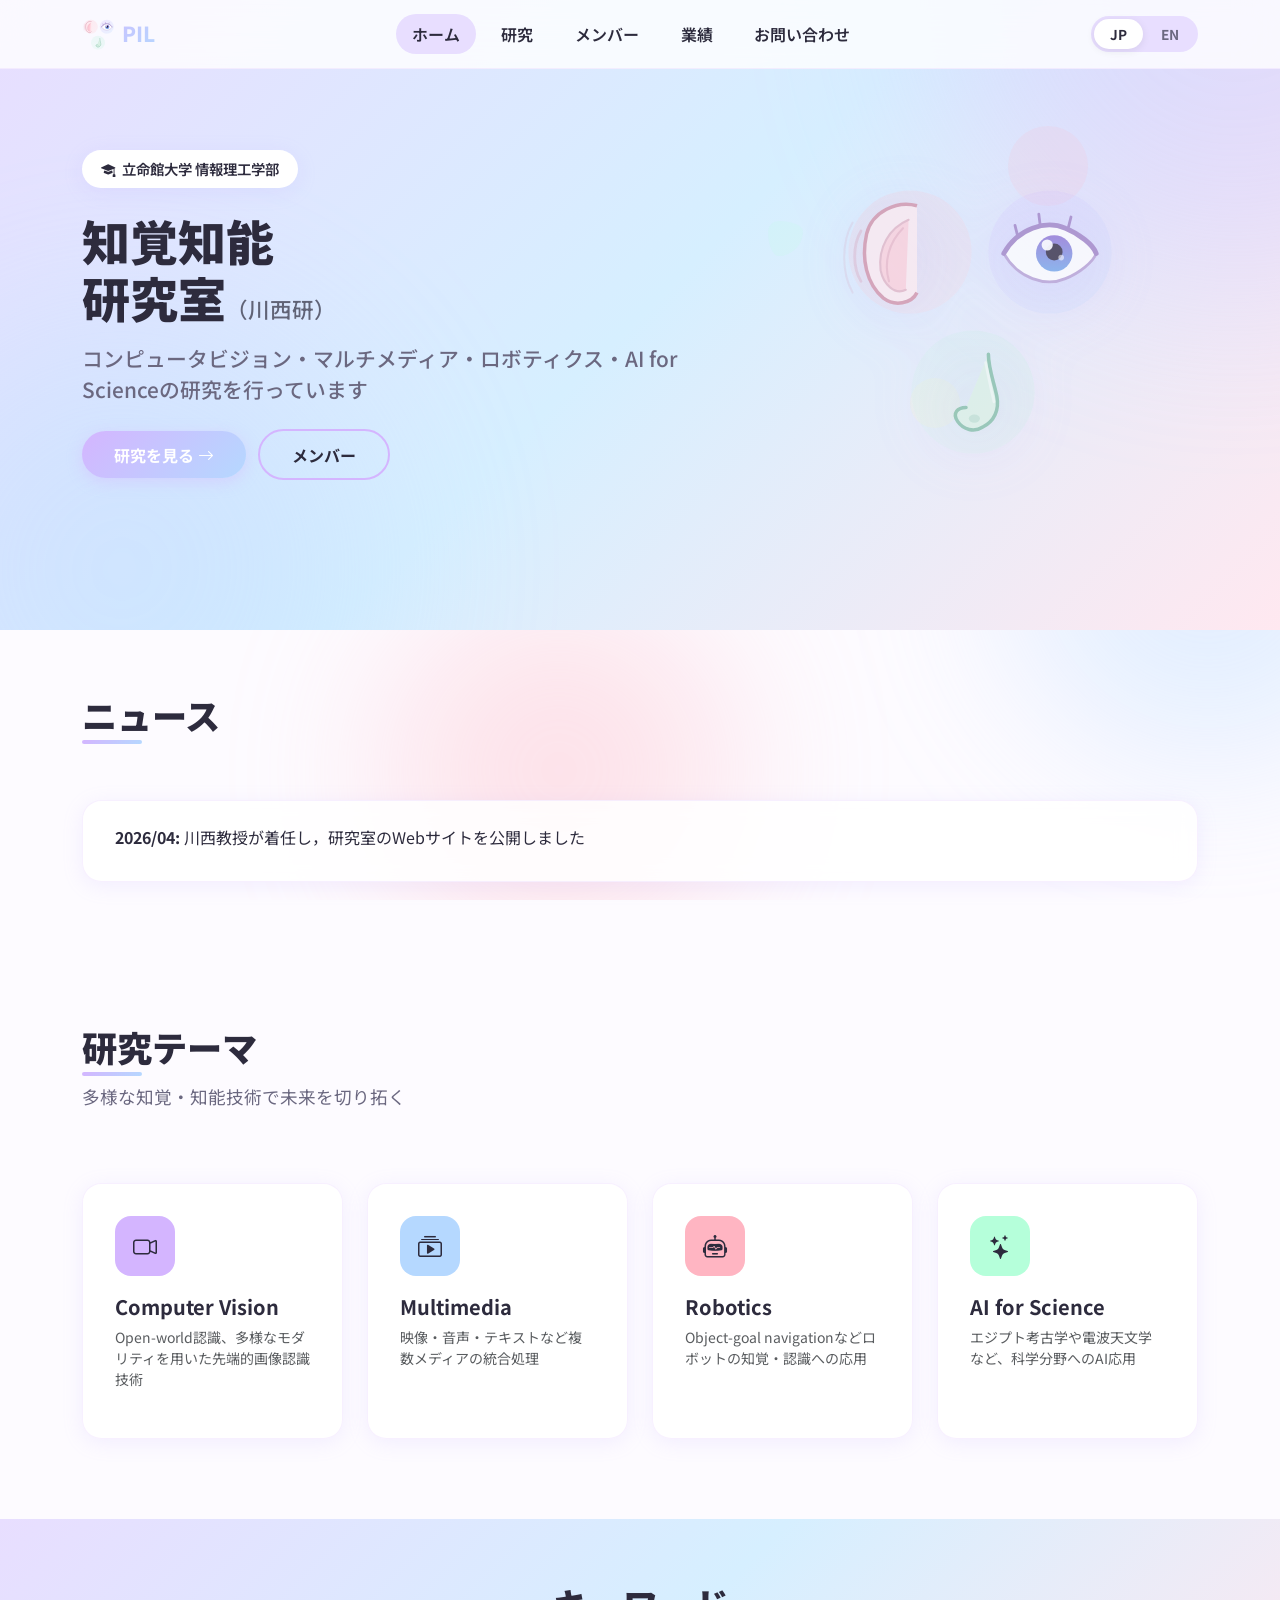
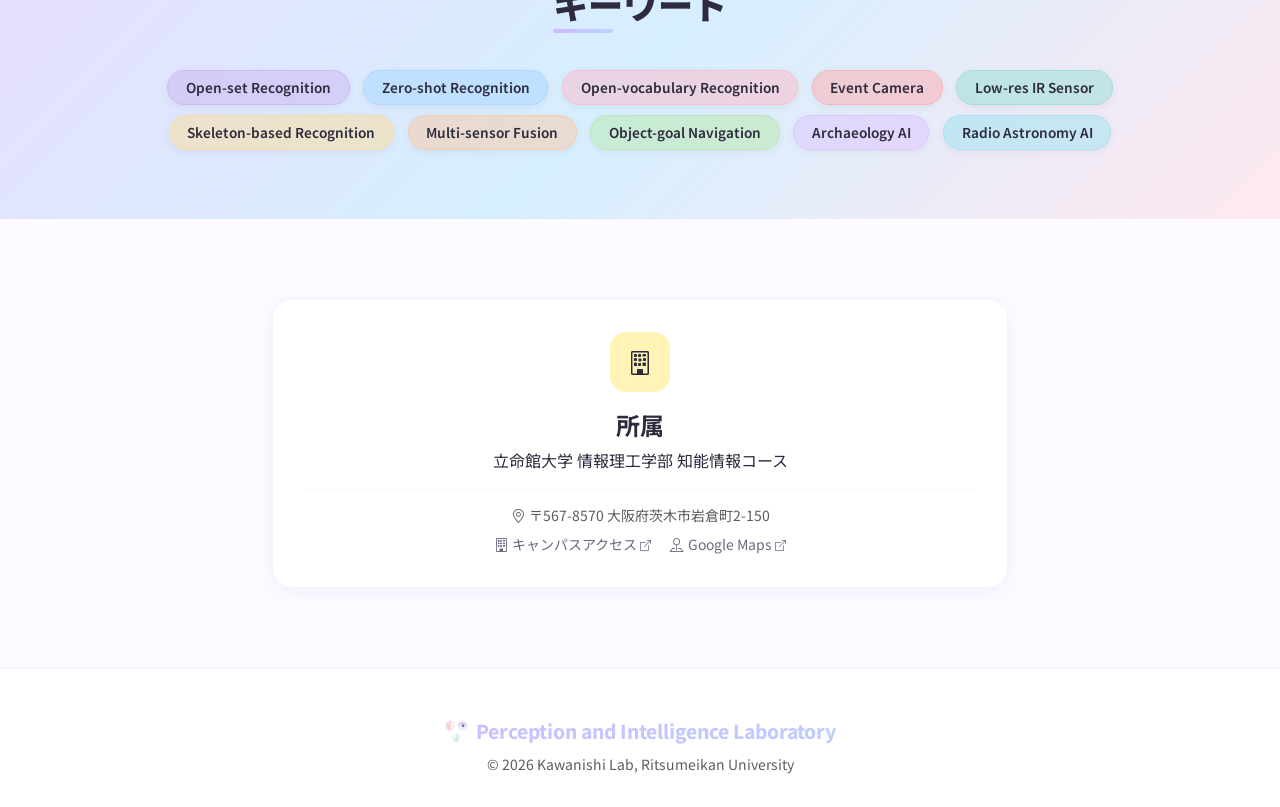
==== index.html @ ad6bddb7 "edit" ====
<!DOCTYPE html>
<html lang="ja">
  <head>
  <!-- Google tag (gtag.js) -->
  <script async src="https://www.googletagmanager.com/gtag/js?id=G-3G09NXXC9T"></script>
  <script>
    window.dataLayer = window.dataLayer || [];
    function gtag(){dataLayer.push(arguments);}
    gtag('js', new Date());
  
    gtag('config', 'G-3G09NXXC9T');
  </script>
  <meta charset="UTF-8">
  <meta name="viewport" content="width=device-width, initial-scale=1.0">
  <title>知覚知能研究室 - 立命館大学</title>
  <meta name="description" content="立命館大学 情報理工学部 知覚知能研究室（川西研究室）- Computer Vision, Multimedia, Robotics, AI for Science">
  <link href="https://cdn.jsdelivr.net/npm/bootstrap@5.3.3/dist/css/bootstrap.min.css" rel="stylesheet">
  <link href="https://cdn.jsdelivr.net/npm/bootstrap-icons@1.11.3/font/bootstrap-icons.css" rel="stylesheet">
  <link href="https://fonts.googleapis.com/css2?family=Inter:wght@400;500;600;700;800;900&family=Noto+Sans+JP:wght@400;500;600;700;800;900&display=swap" rel="stylesheet">
  <link href="css/style.css" rel="stylesheet">
</head>
<body>

  <!-- Background Blobs -->
  <div class="blob-bg">
    <div class="blob blob-1"></div>
    <div class="blob blob-2"></div>
    <div class="blob blob-3"></div>
  </div>

  <!-- Navbar -->
  <nav class="navbar navbar-expand-lg fixed-top">
    <div class="container">
      <a class="navbar-brand d-flex align-items-center" href="index.html">
        <img src="img/logo.svg" alt="PIL Logo" width="32" height="32" class="me-2">PIL
      </a>
      <button class="navbar-toggler border-0" type="button" data-bs-toggle="collapse" data-bs-target="#navMain">
        <span class="navbar-toggler-icon"></span>
      </button>
      <div class="collapse navbar-collapse" id="navMain">
        <ul class="navbar-nav mx-auto">
          <li class="nav-item"><a class="nav-link active" href="index.html" data-ja="ホーム" data-en="Home">ホーム</a></li>
          <li class="nav-item"><a class="nav-link" href="research.html" data-ja="研究" data-en="Research">研究</a></li>
          <li class="nav-item"><a class="nav-link" href="members.html" data-ja="メンバー" data-en="Members">メンバー</a></li>
          <li class="nav-item"><a class="nav-link" href="publications.html" data-ja="業績" data-en="Publications">業績</a></li>
          <li class="nav-item"><a class="nav-link" href="contact.html" data-ja="お問い合わせ" data-en="Contact">お問い合わせ</a></li>
        </ul>
        <div class="lang-toggle">
          <button class="btn active" data-lang="ja">JP</button>
          <button class="btn" data-lang="en">EN</button>
        </div>
      </div>
    </div>
  </nav>

  <!-- Hero Section -->
  <section class="hero-section">
    <div class="floating-shapes">
      <div class="shape shape-1"></div>
      <div class="shape shape-2"></div>
      <div class="shape shape-3"></div>
    </div>
    <div class="container">
      <div class="row align-items-center">
        <div class="col-lg-7 hero-content">
          <div class="hero-badge fade-in-up" data-lang-ja>
            <i class="bi bi-mortarboard-fill me-1"></i> <a href="https://www.ritsumei.ac.jp/" class="text-decoration-none" style="color: inherit;">立命館大学</a> <a href="https://www.ritsumei.ac.jp/ise/" class="text-decoration-none" style="color: inherit;">情報理工学部</a>
          </div>
          <div class="hero-badge fade-in-up" data-lang-en style="display:none">
            <i class="bi bi-mortarboard-fill me-1"></i> <a href="https://en.ritsumei.ac.jp/" class="text-decoration-none" style="color: inherit;">Ritsumeikan University</a>
          </div>
          <h1 class="hero-title fade-in-up delay-1" data-lang-ja>
            知覚知能<br>研究室<small style="font-size: 0.45em; font-weight: 500; opacity: 0.7;">（川西研）</small>
          </h1>
          <h1 class="hero-title fade-in-up delay-1" data-lang-en style="display:none">
            Perception &amp;<br>Intelligence Lab<small style="font-size: 0.45em; font-weight: 500; opacity: 0.7;"> (Kawanishi Lab)</small>
          </h1>
          <p class="hero-subtitle fade-in-up delay-2" data-lang-ja>
            コンピュータビジョン・マルチメディア・ロボティクス・AI for Scienceの研究を行っています
          </p>
          <p class="hero-subtitle fade-in-up delay-2" data-lang-en style="display:none">
            Exploring Computer Vision, Multimedia, Robotics, and AI for Science
          </p>
          <div class="mt-4 fade-in-up delay-3">
            <a href="research.html" class="btn btn-pop me-2">
              <span data-ja="研究を見る" data-en="Our Research">研究を見る</span> <i class="bi bi-arrow-right"></i>
            </a>
            <a href="members.html" class="btn btn-outline-pop">
              <span data-ja="メンバー" data-en="Members">メンバー</span>
            </a>
          </div>
        </div>
        <div class="col-lg-5 d-none d-lg-block fade-in-up delay-4">
          <div class="text-center">
            <img src="img/logo.svg" alt="PIL Logo" class="hero-logo-img" style="width: 280px; height: 280px; opacity: 0.7; filter: drop-shadow(0 8px 30px rgba(180,160,255,0.3));">
          </div>
        </div>
      </div>
    </div>
  </section>

  <!-- News -->
  <section class="section" style="padding: 4rem 0;">
    <div class="container">
      <h2 class="section-title fade-in-up" data-ja="ニュース" data-en="News">ニュース</h2>
      <p class="section-subtitle fade-in-up delay-1"></p>
      <div class="pop-card fade-in-up delay-2" style="padding: 1.5rem 2rem;">
        <ul class="list-unstyled mb-0" data-lang-ja>
          <li class="mb-2"><strong>2026/04:</strong> 川西教授が着任し，研究室のWebサイトを公開しました</li>
        </ul>
        <ul class="list-unstyled mb-0" data-lang-en style="display:none">
          <li class="mb-2"><strong>2026/04:</strong> Prof. Kawanishi joined Ritsumeikan University and the lab website was launched</li>
        </ul>
      </div>
    </div>
  </section>

  <!-- Research Themes Overview -->
  <section class="section">
    <div class="container">
      <h2 class="section-title fade-in-up" data-ja="研究テーマ" data-en="Research Themes">研究テーマ</h2>
      <p class="section-subtitle fade-in-up delay-1" data-lang-ja>多様な知覚・知能技術で未来を切り拓く</p>
      <p class="section-subtitle fade-in-up delay-1" data-lang-en style="display:none">Pioneering the future with diverse perception and intelligence technologies</p>

      <div class="row g-4 mt-2">
        <div class="col-md-6 col-lg-3 fade-in-up delay-2">
          <div class="pop-card">
            <div class="card-icon icon-purple"><i class="bi bi-camera-video"></i></div>
            <h5>Computer Vision</h5>
            <p class="text-muted small" data-lang-ja>Open-world認識、多様なモダリティを用いた先端的画像認識技術</p>
            <p class="text-muted small" data-lang-en style="display:none">Advanced image recognition with open-world recognition and diverse modalities</p>
          </div>
        </div>
        <div class="col-md-6 col-lg-3 fade-in-up delay-3">
          <div class="pop-card">
            <div class="card-icon icon-blue"><i class="bi bi-collection-play"></i></div>
            <h5>Multimedia</h5>
            <p class="text-muted small" data-lang-ja>映像・音声・テキストなど複数メディアの統合処理</p>
            <p class="text-muted small" data-lang-en style="display:none">Integrated processing of video, audio, text, and multiple media</p>
          </div>
        </div>
        <div class="col-md-6 col-lg-3 fade-in-up delay-4">
          <div class="pop-card">
            <div class="card-icon icon-pink"><i class="bi bi-robot"></i></div>
            <h5>Robotics</h5>
            <p class="text-muted small" data-lang-ja>Object-goal navigationなどロボットの知覚・認識への応用</p>
            <p class="text-muted small" data-lang-en style="display:none">Application to robot perception including object-goal navigation</p>
          </div>
        </div>
        <div class="col-md-6 col-lg-3 fade-in-up delay-5">
          <div class="pop-card">
            <div class="card-icon icon-mint"><i class="bi bi-stars"></i></div>
            <h5>AI for Science</h5>
            <p class="text-muted small" data-lang-ja>エジプト考古学や電波天文学など、科学分野へのAI応用</p>
            <p class="text-muted small" data-lang-en style="display:none">AI applications in Egyptian archaeology, radio astronomy, and more</p>
          </div>
        </div>
      </div>
    </div>
  </section>

  <!-- Keywords -->
  <section class="section" style="background: var(--gradient-hero); padding: 4rem 0;">
    <div class="container text-center">
      <h2 class="section-title fade-in-up" data-ja="キーワード" data-en="Keywords">キーワード</h2>
      <div class="mt-4 fade-in-up delay-1">
        <span class="keyword-tag kw-lavender">Open-set Recognition</span>
        <span class="keyword-tag kw-sky">Zero-shot Recognition</span>
        <span class="keyword-tag kw-rose">Open-vocabulary Recognition</span>
        <span class="keyword-tag kw-coral">Event Camera</span>
        <span class="keyword-tag kw-teal">Low-res IR Sensor</span>
        <span class="keyword-tag kw-honey">Skeleton-based Recognition</span>
        <span class="keyword-tag kw-peach">Multi-sensor Fusion</span>
        <span class="keyword-tag kw-lime">Object-goal Navigation</span>
        <span class="keyword-tag kw-lilac">Archaeology AI</span>
        <span class="keyword-tag kw-aqua">Radio Astronomy AI</span>
      </div>
    </div>
  </section>

  <!-- Affiliation -->
  <section class="section">
    <div class="container">
      <div class="row justify-content-center">
        <div class="col-lg-8">
          <div class="pop-card text-center fade-in-up">
            <div class="card-icon icon-yellow mx-auto"><i class="bi bi-building"></i></div>
            <h4 data-lang-ja>所属</h4>
            <h4 data-lang-en style="display:none">Affiliation</h4>
            <p class="mb-1" data-lang-ja><a href="https://www.ritsumei.ac.jp/" class="text-decoration-none" style="color: inherit;">立命館大学</a> <a href="https://www.ritsumei.ac.jp/ise/" class="text-decoration-none" style="color: inherit;">情報理工学部</a> <a href="https://www.ai.ise.ritsumei.ac.jp/" class="text-decoration-none" style="color: inherit;">知能情報コース</a></p>
            <p class="mb-1" data-lang-en style="display:none"><a href="https://www.ai.ise.ritsumei.ac.jp/" class="text-decoration-none" style="color: inherit;">Artificial and Natural Intelligence Course</a>,<br><a href="https://en.ritsumei.ac.jp/ise/" class="text-decoration-none" style="color: inherit;">College of Information Science and Engineering</a>, <a href="https://en.ritsumei.ac.jp/" class="text-decoration-none" style="color: inherit;">Ritsumeikan University</a></p>
            <hr class="my-3" style="border-color: var(--pastel-lavender);">
            <p class="text-muted small mb-2" data-lang-ja>
              <i class="bi bi-geo-alt me-1"></i>〒567-8570 大阪府茨木市岩倉町2-150
            </p>
            <p class="text-muted small mb-2" data-lang-en style="display:none">
              <i class="bi bi-geo-alt me-1"></i>2-150 Iwakura-cho, Ibaraki, Osaka, 567-8570, Japan
            </p>
            <p class="small mb-0">
              <a href="https://www.ritsumei.ac.jp/accessmap/oic/" target="_blank" class="text-decoration-none me-3" style="color: var(--text-muted);" data-lang-ja>
                <i class="bi bi-building me-1"></i>キャンパスアクセス <i class="bi bi-box-arrow-up-right" style="font-size: 0.8em;"></i>
              </a>
              <a href="https://en.ritsumei.ac.jp/access/" target="_blank" class="text-decoration-none me-3" style="color: var(--text-muted);" data-lang-en style="display:none">
                <i class="bi bi-building me-1"></i>Campus Access <i class="bi bi-box-arrow-up-right" style="font-size: 0.8em;"></i>
              </a>
              <a href="https://maps.app.goo.gl/bYF9d4JKR2aWMT3WA" target="_blank" class="text-decoration-none" style="color: var(--text-muted);">
                <i class="bi bi-pin-map me-1"></i>Google Maps <i class="bi bi-box-arrow-up-right" style="font-size: 0.8em;"></i>
              </a>
            </p>
          </div>
        </div>
      </div>
    </div>
  </section>

  <!-- Footer -->
  <footer class="footer">
    <div class="container text-center">
      <p class="footer-brand mb-2">
        <img src="img/logo.svg" alt="PIL" width="24" height="24" class="me-1" style="vertical-align: -4px;"> Perception and Intelligence Laboratory
      </p>
      <p class="text-muted small mb-0">&copy; 2026 Kawanishi Lab, Ritsumeikan University</p>
    </div>
  </footer>

  <script src="https://cdn.jsdelivr.net/npm/bootstrap@5.3.3/dist/js/bootstrap.bundle.min.js"></script>
  <script src="js/lang.js"></script>
</body>
</html>
---- css/style.css ----
/* ============================================
   Kawanishi Lab - Pastel Pop Theme
   ============================================ */

:root {
  --pastel-pink: #FFB5C2;
  --pastel-blue: #B5D8FF;
  --pastel-purple: #D4B5FF;
  --pastel-mint: #B5FFDA;
  --pastel-yellow: #FFF3B5;
  --pastel-orange: #FFD4B5;
  --pastel-lavender: #E8DEFF;
  --pastel-sky: #D6EFFF;
  --bg-light: #FDFBFF;
  --text-dark: #2D2B3D;
  --text-muted: #6B6880;
  --card-shadow: 0 4px 20px rgba(180, 160, 255, 0.15);
  --card-hover-shadow: 0 8px 32px rgba(180, 160, 255, 0.25);
  --gradient-hero: linear-gradient(135deg, #E8DEFF 0%, #D6EFFF 50%, #FFE8F0 100%);
  --gradient-accent: linear-gradient(135deg, #D4B5FF, #B5D8FF);
  --border-radius-lg: 1.2rem;
  --border-radius-md: 0.8rem;
}

/* Global */
body {
  font-family: 'Noto Sans JP', 'Inter', sans-serif;
  background-color: var(--bg-light);
  color: var(--text-dark);
  overflow-x: hidden;
}

h1, h2, h3, h4, h5, h6 {
  font-weight: 700;
}

/* Animated background blobs */
.blob-bg {
  position: fixed;
  top: 0; left: 0;
  width: 100%; height: 100%;
  z-index: -1;
  overflow: hidden;
  pointer-events: none;
}

.blob {
  position: absolute;
  border-radius: 50%;
  filter: blur(80px);
  opacity: 0.35;
  animation: blobFloat 20s ease-in-out infinite alternate;
}

.blob-1 {
  width: 500px; height: 500px;
  background: var(--pastel-purple);
  top: -10%; left: -5%;
  animation-delay: 0s;
}
.blob-2 {
  width: 400px; height: 400px;
  background: var(--pastel-blue);
  top: 40%; right: -10%;
  animation-delay: -5s;
}
.blob-3 {
  width: 350px; height: 350px;
  background: var(--pastel-pink);
  bottom: -5%; left: 30%;
  animation-delay: -10s;
}

@keyframes blobFloat {
  0%   { transform: translate(0, 0) scale(1); }
  33%  { transform: translate(30px, -30px) scale(1.05); }
  66%  { transform: translate(-20px, 20px) scale(0.95); }
  100% { transform: translate(10px, -10px) scale(1.02); }
}

/* Navbar */
.navbar {
  background: rgba(255, 255, 255, 0.8) !important;
  backdrop-filter: blur(20px);
  -webkit-backdrop-filter: blur(20px);
  border-bottom: 1px solid rgba(212, 181, 255, 0.2);
  padding: 0.8rem 0;
  transition: all 0.3s ease;
}

.navbar-brand {
  font-weight: 800;
  font-size: 1.3rem;
  background: var(--gradient-accent);
  -webkit-background-clip: text;
  -webkit-text-fill-color: transparent;
  background-clip: text;
}

.nav-link {
  font-weight: 600;
  color: var(--text-dark) !important;
  margin: 0 0.3rem;
  padding: 0.5rem 1rem !important;
  border-radius: 2rem;
  transition: all 0.3s ease;
  position: relative;
}

.nav-link:hover,
.nav-link.active {
  background: var(--pastel-lavender);
  color: var(--text-dark) !important;
}

/* Language Toggle */
.lang-toggle {
  display: inline-flex;
  background: var(--pastel-lavender);
  border-radius: 2rem;
  padding: 3px;
  gap: 2px;
}

.lang-toggle .btn {
  border: none;
  border-radius: 2rem;
  padding: 0.3rem 1rem;
  font-size: 0.85rem;
  font-weight: 700;
  color: var(--text-muted);
  background: transparent;
  transition: all 0.3s ease;
}

.lang-toggle .btn.active {
  background: white;
  color: var(--text-dark);
  box-shadow: 0 2px 8px rgba(0,0,0,0.08);
}

/* Hero Section */
.hero-section {
  background: var(--gradient-hero);
  min-height: 70vh;
  display: flex;
  align-items: center;
  position: relative;
  overflow: hidden;
}

.hero-section::before {
  content: '';
  position: absolute;
  top: -50%;
  right: -20%;
  width: 600px;
  height: 600px;
  background: var(--pastel-purple);
  border-radius: 50%;
  filter: blur(100px);
  opacity: 0.3;
}

.hero-section::after {
  content: '';
  position: absolute;
  bottom: -30%;
  left: -10%;
  width: 500px;
  height: 500px;
  background: var(--pastel-blue);
  border-radius: 50%;
  filter: blur(100px);
  opacity: 0.3;
}

.hero-content {
  position: relative;
  z-index: 1;
}

.hero-title {
  font-size: 3rem;
  font-weight: 900;
  line-height: 1.2;
  margin-bottom: 1rem;
}

.hero-subtitle {
  font-size: 1.3rem;
  font-weight: 500;
  color: var(--text-muted);
}

.hero-badge {
  display: inline-block;
  background: white;
  padding: 0.5rem 1.2rem;
  border-radius: 2rem;
  font-weight: 600;
  font-size: 0.9rem;
  color: var(--text-dark);
  box-shadow: var(--card-shadow);
  margin-bottom: 1.5rem;
}

/* Cards */
.pop-card {
  background: rgba(255, 255, 255, 0.85);
  backdrop-filter: blur(10px);
  border: 1px solid rgba(212, 181, 255, 0.2);
  border-radius: var(--border-radius-lg);
  padding: 2rem;
  box-shadow: var(--card-shadow);
  transition: all 0.4s cubic-bezier(0.175, 0.885, 0.32, 1.275);
  height: 100%;
}

.pop-card:hover {
  transform: translateY(-6px);
  box-shadow: var(--card-hover-shadow);
}

.pop-card .card-icon {
  width: 60px;
  height: 60px;
  border-radius: 1rem;
  display: flex;
  align-items: center;
  justify-content: center;
  font-size: 1.5rem;
  margin-bottom: 1.2rem;
}

.icon-purple { background: var(--pastel-purple); }
.icon-blue   { background: var(--pastel-blue); }
.icon-pink   { background: var(--pastel-pink); }
.icon-mint   { background: var(--pastel-mint); }
.icon-yellow { background: var(--pastel-yellow); }
.icon-orange { background: var(--pastel-orange); }

/* Section Styling */
.section {
  padding: 5rem 0;
}

.section-title {
  font-size: 2.2rem;
  font-weight: 900;
  margin-bottom: 1rem;
  position: relative;
  display: inline-block;
}

.section-title::after {
  content: '';
  position: absolute;
  bottom: -8px;
  left: 0;
  width: 60px;
  height: 4px;
  background: var(--gradient-accent);
  border-radius: 2px;
}

.section-subtitle {
  color: var(--text-muted);
  font-size: 1.1rem;
  margin-bottom: 3rem;
}

/* Tag / Chip */
.pop-tag {
  display: inline-block;
  padding: 0.35rem 1rem;
  border-radius: 2rem;
  font-size: 0.85rem;
  font-weight: 600;
  margin: 0.25rem;
  background: var(--pastel-lavender);
  color: var(--text-dark);
  transition: all 0.3s ease;
}

.pop-tag:hover {
  transform: scale(1.05);
}

.pop-tag.tag-blue   { background: var(--pastel-blue); }
.pop-tag.tag-pink   { background: var(--pastel-pink); }
.pop-tag.tag-mint   { background: var(--pastel-mint); }
.pop-tag.tag-yellow { background: var(--pastel-yellow); }
.pop-tag.tag-orange { background: var(--pastel-orange); }

/* Keyword Tag - frosted glass with individual tint */
.keyword-tag {
  display: inline-block;
  padding: 0.4rem 1.1rem;
  border-radius: 2rem;
  font-size: 0.85rem;
  font-weight: 600;
  margin: 0.3rem;
  backdrop-filter: blur(12px);
  -webkit-backdrop-filter: blur(12px);
  color: var(--text-dark);
  transition: all 0.3s ease;
  box-shadow: 0 2px 8px rgba(0, 0, 0, 0.06);
}

.keyword-tag:hover {
  transform: scale(1.08);
  box-shadow: 0 4px 16px rgba(0, 0, 0, 0.1);
}

.kw-rose       { background: rgba(255,180,194,0.45); border: 1px solid rgba(255,180,194,0.6); }
.kw-lavender   { background: rgba(200,175,240,0.45); border: 1px solid rgba(200,175,240,0.6); }
.kw-sky        { background: rgba(160,210,255,0.45); border: 1px solid rgba(160,210,255,0.6); }
.kw-teal       { background: rgba(140,220,210,0.45); border: 1px solid rgba(140,220,210,0.6); }
.kw-lime       { background: rgba(180,230,160,0.45); border: 1px solid rgba(180,230,160,0.6); }
.kw-honey      { background: rgba(255,220,140,0.45); border: 1px solid rgba(255,220,140,0.6); }
.kw-peach      { background: rgba(255,195,150,0.45); border: 1px solid rgba(255,195,150,0.6); }
.kw-coral      { background: rgba(255,165,165,0.45); border: 1px solid rgba(255,165,165,0.6); }
.kw-lilac      { background: rgba(220,190,255,0.45); border: 1px solid rgba(220,190,255,0.6); }
.kw-aqua       { background: rgba(150,225,240,0.45); border: 1px solid rgba(150,225,240,0.6); }

/* Research Topic Cards */
.topic-card {
  background: rgba(255,255,255,0.9);
  border-radius: var(--border-radius-lg);
  padding: 1.8rem;
  border-left: 4px solid;
  box-shadow: var(--card-shadow);
  transition: all 0.3s ease;
  margin-bottom: 1.5rem;
}

.topic-card:hover {
  transform: translateX(6px);
  box-shadow: var(--card-hover-shadow);
}

.topic-card.border-purple { border-left-color: var(--pastel-purple); }
.topic-card.border-blue   { border-left-color: var(--pastel-blue); }
.topic-card.border-pink   { border-left-color: var(--pastel-pink); }
.topic-card.border-mint   { border-left-color: var(--pastel-mint); }

/* Publication List */
.pub-item {
  background: rgba(255,255,255,0.85);
  border-radius: var(--border-radius-md);
  padding: 1.5rem;
  margin-bottom: 1rem;
  border: 1px solid rgba(212, 181, 255, 0.15);
  transition: all 0.3s ease;
}

.pub-item:hover {
  box-shadow: var(--card-shadow);
  transform: translateX(4px);
}

.pub-year-badge {
  display: inline-block;
  background: var(--gradient-accent);
  color: white;
  font-weight: 700;
  padding: 0.3rem 1rem;
  border-radius: 2rem;
  font-size: 0.9rem;
  margin-bottom: 1rem;
}

/* Member Card */
.member-card {
  background: rgba(255,255,255,0.9);
  border-radius: var(--border-radius-lg);
  padding: 2.5rem;
  text-align: center;
  box-shadow: var(--card-shadow);
  transition: all 0.4s cubic-bezier(0.175, 0.885, 0.32, 1.275);
}

.member-card:hover {
  transform: translateY(-8px);
  box-shadow: var(--card-hover-shadow);
}

.member-avatar {
  width: 120px;
  height: 120px;
  border-radius: 50%;
  background: var(--gradient-accent);
  display: flex;
  align-items: center;
  justify-content: center;
  font-size: 3rem;
  color: white;
  margin: 0 auto 1.5rem;
  box-shadow: 0 4px 20px rgba(212, 181, 255, 0.4);
}

.member-role {
  display: inline-block;
  background: var(--pastel-lavender);
  padding: 0.3rem 1rem;
  border-radius: 2rem;
  font-size: 0.85rem;
  font-weight: 600;
  margin-bottom: 0.8rem;
}

/* Button */
.btn-pop {
  background: var(--gradient-accent);
  color: white;
  border: none;
  border-radius: 2rem;
  padding: 0.7rem 2rem;
  font-weight: 700;
  transition: all 0.3s ease;
  box-shadow: 0 4px 15px rgba(212, 181, 255, 0.4);
}

.btn-pop:hover {
  transform: translateY(-2px);
  box-shadow: 0 6px 20px rgba(212, 181, 255, 0.6);
  color: white;
}

.btn-outline-pop {
  border: 2px solid var(--pastel-purple);
  color: var(--text-dark);
  border-radius: 2rem;
  padding: 0.7rem 2rem;
  font-weight: 700;
  background: transparent;
  transition: all 0.3s ease;
}

.btn-outline-pop:hover {
  background: var(--pastel-lavender);
  border-color: var(--pastel-purple);
  color: var(--text-dark);
  transform: translateY(-2px);
}

/* Footer */
.footer {
  background: rgba(255,255,255,0.9);
  backdrop-filter: blur(20px);
  border-top: 1px solid rgba(212, 181, 255, 0.2);
  padding: 3rem 0 2rem;
  position: relative;
  z-index: 1;
}

.footer-brand {
  font-weight: 800;
  font-size: 1.2rem;
  background: var(--gradient-accent);
  -webkit-background-clip: text;
  -webkit-text-fill-color: transparent;
  background-clip: text;
}

/* Page Header */
.page-header {
  background: var(--gradient-hero);
  padding: 8rem 0 4rem;
  position: relative;
  overflow: hidden;
}

.page-header::before {
  content: '';
  position: absolute;
  top: -30%;
  right: -10%;
  width: 400px;
  height: 400px;
  background: var(--pastel-purple);
  border-radius: 50%;
  filter: blur(80px);
  opacity: 0.25;
}

/* Animations */
.fade-in-up {
  opacity: 0;
  transform: translateY(30px);
  animation: fadeInUp 0.8s ease forwards;
}

@keyframes fadeInUp {
  to {
    opacity: 1;
    transform: translateY(0);
  }
}

.delay-1 { animation-delay: 0.1s; }
.delay-2 { animation-delay: 0.2s; }
.delay-3 { animation-delay: 0.3s; }
.delay-4 { animation-delay: 0.4s; }
.delay-5 { animation-delay: 0.5s; }
.delay-6 { animation-delay: 0.6s; }

/* Responsive */
@media (max-width: 768px) {
  .hero-title {
    font-size: 2rem;
  }
  .hero-section {
    min-height: 50vh;
  }
  .section {
    padding: 3rem 0;
  }
  .section-title {
    font-size: 1.7rem;
  }
}

/* Smooth scroll */
html {
  scroll-behavior: smooth;
}

/* Decorative floating shapes */
.floating-shapes {
  position: absolute;
  width: 100%;
  height: 100%;
  top: 0;
  left: 0;
  pointer-events: none;
  overflow: hidden;
  z-index: 0;
}

.shape {
  position: absolute;
  border-radius: 50%;
  opacity: 0.15;
}

.shape-1 {
  width: 80px; height: 80px;
  background: var(--pastel-pink);
  top: 20%; right: 15%;
  animation: float 6s ease-in-out infinite;
}

.shape-2 {
  width: 50px; height: 50px;
  background: var(--pastel-yellow);
  top: 60%; right: 25%;
  animation: float 8s ease-in-out infinite reverse;
}

.shape-3 {
  width: 35px; height: 35px;
  background: var(--pastel-mint);
  top: 35%; left: 60%;
  animation: float 7s ease-in-out infinite;
  border-radius: 30% 70% 70% 30% / 30% 30% 70% 70%;
}

@keyframes float {
  0%, 100% { transform: translateY(0) rotate(0deg); }
  50%      { transform: translateY(-20px) rotate(10deg); }
}
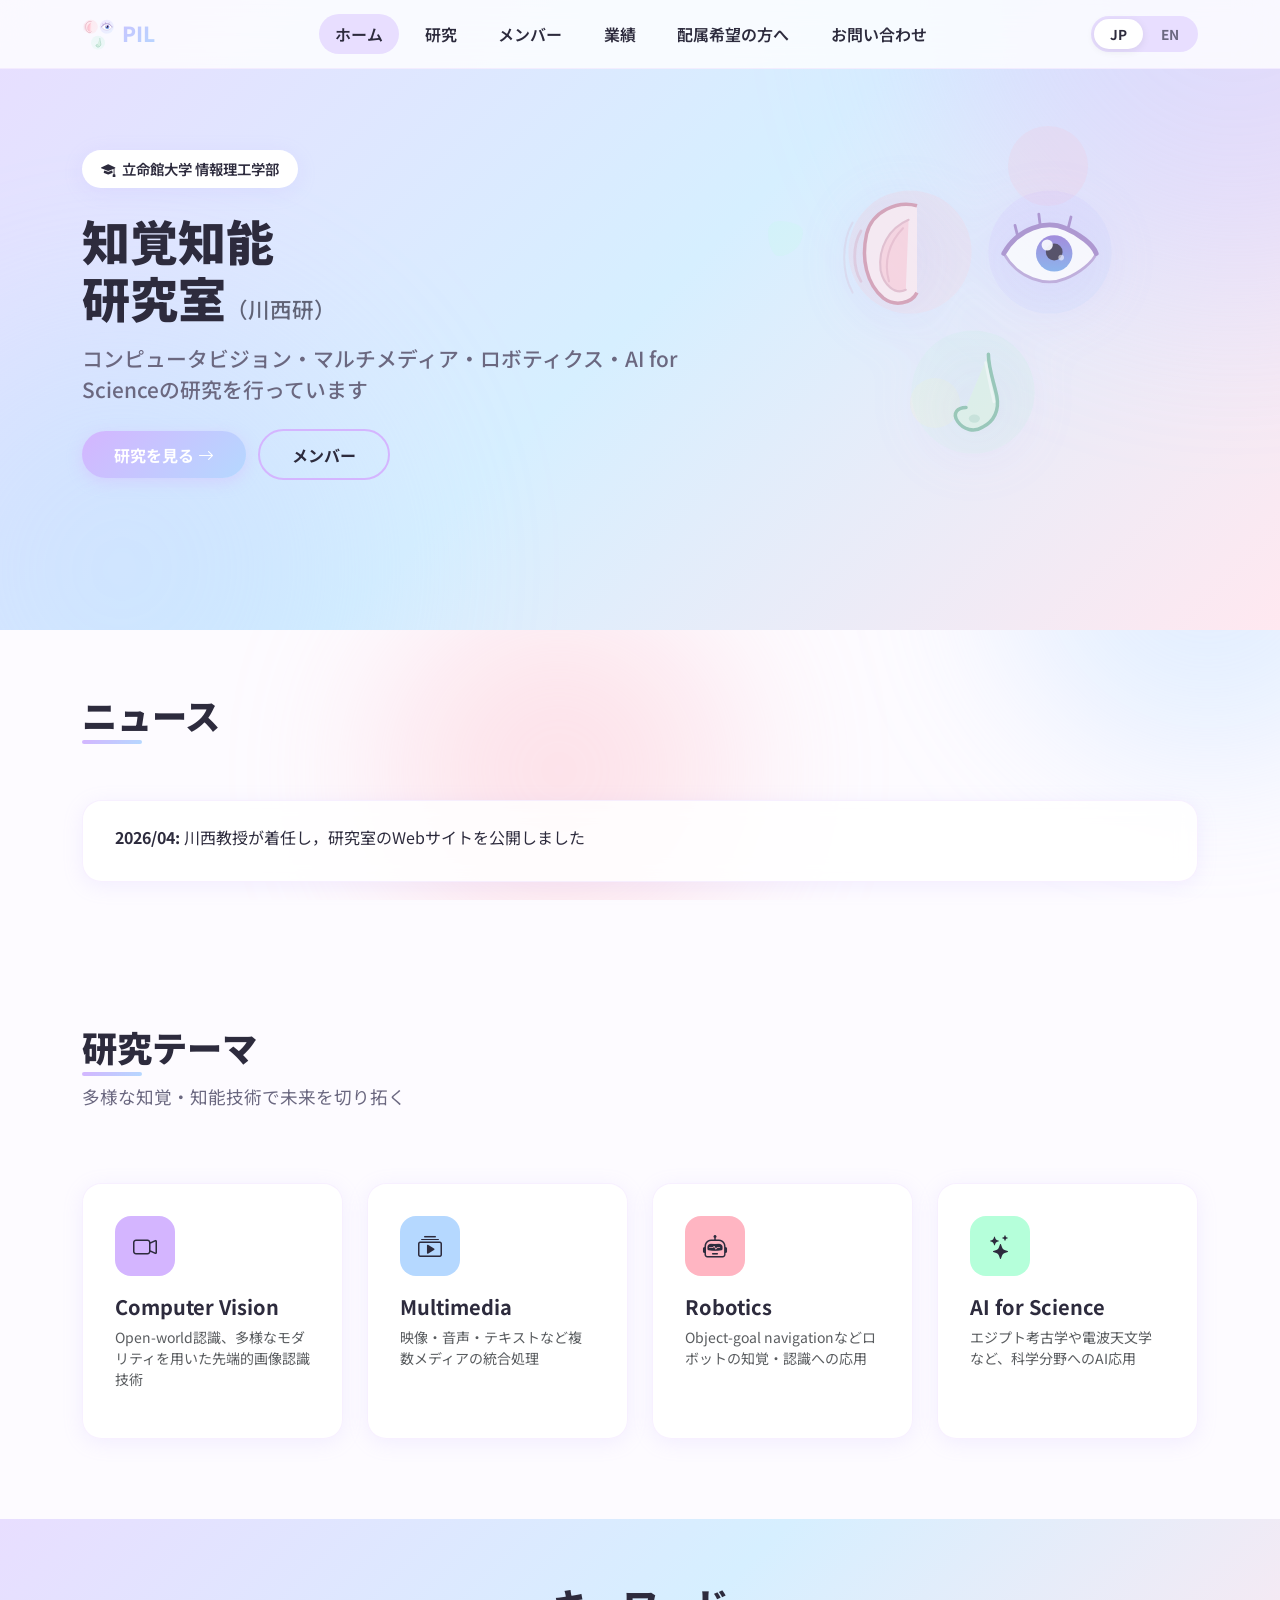
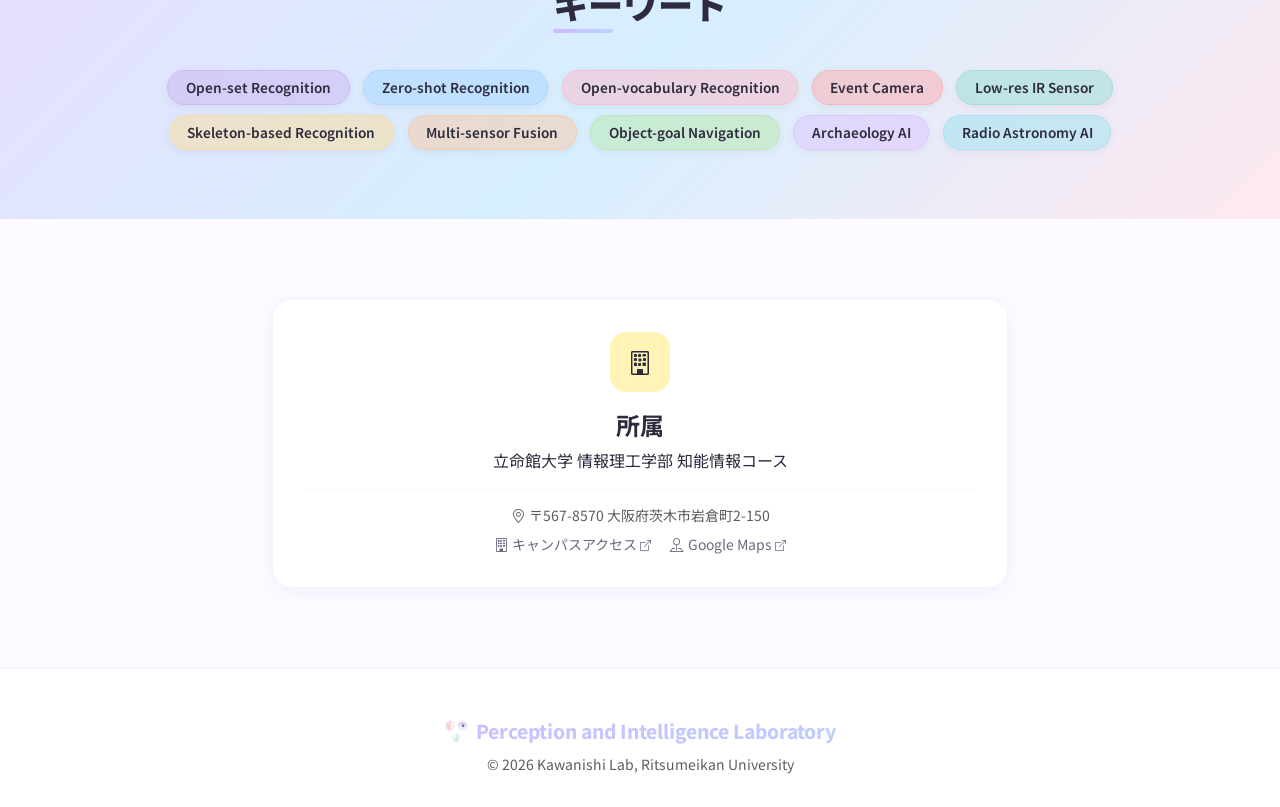
==== commit 8f6eea40: "edit" ====
--- a/index.html
+++ b/index.html
@@ -43,6 +43,7 @@
           <li class="nav-item"><a class="nav-link" href="research.html" data-ja="研究" data-en="Research">研究</a></li>
           <li class="nav-item"><a class="nav-link" href="members.html" data-ja="メンバー" data-en="Members">メンバー</a></li>
           <li class="nav-item"><a class="nav-link" href="publications.html" data-ja="業績" data-en="Publications">業績</a></li>
+          <li class="nav-item"><a class="nav-link" href="join.html" data-ja="配属希望の方へ" data-en="Prospective Students">配属希望の方へ</a></li>
           <li class="nav-item"><a class="nav-link" href="contact.html" data-ja="お問い合わせ" data-en="Contact">お問い合わせ</a></li>
         </ul>
         <div class="lang-toggle">
--- a/css/style.css
+++ b/css/style.css
@@ -287,11 +287,34 @@
   transform: scale(1.05);
 }
 
+.pop-tag.tag-purple { background: var(--pastel-purple); }
 .pop-tag.tag-blue   { background: var(--pastel-blue); }
 .pop-tag.tag-pink   { background: var(--pastel-pink); }
 .pop-tag.tag-mint   { background: var(--pastel-mint); }
 .pop-tag.tag-yellow { background: var(--pastel-yellow); }
 .pop-tag.tag-orange { background: var(--pastel-orange); }
+
+/* Publication Type Tag - outline pill style */
+.pub-type-tag {
+  display: inline-block;
+  padding: 0.25rem 0.8rem;
+  border-radius: 2rem;
+  font-size: 0.72rem;
+  font-weight: 600;
+  margin: 0.25rem;
+  background: transparent;
+  color: var(--text-muted);
+  border: 2.5px solid rgba(0,0,0,0.15);
+  letter-spacing: 0.03em;
+  transition: all 0.3s ease;
+}
+
+.pub-type-tag:hover {
+  border-color: rgba(0,0,0,0.3);
+}
+
+.pub-type-tag.type-conference { color: #6a6a8a; border-color: #9a9abd; }
+.pub-type-tag.type-journal    { color: #6a7a6a; border-color: #8ab08a; }
 
 /* Keyword Tag - frosted glass with individual tint */
 .keyword-tag {
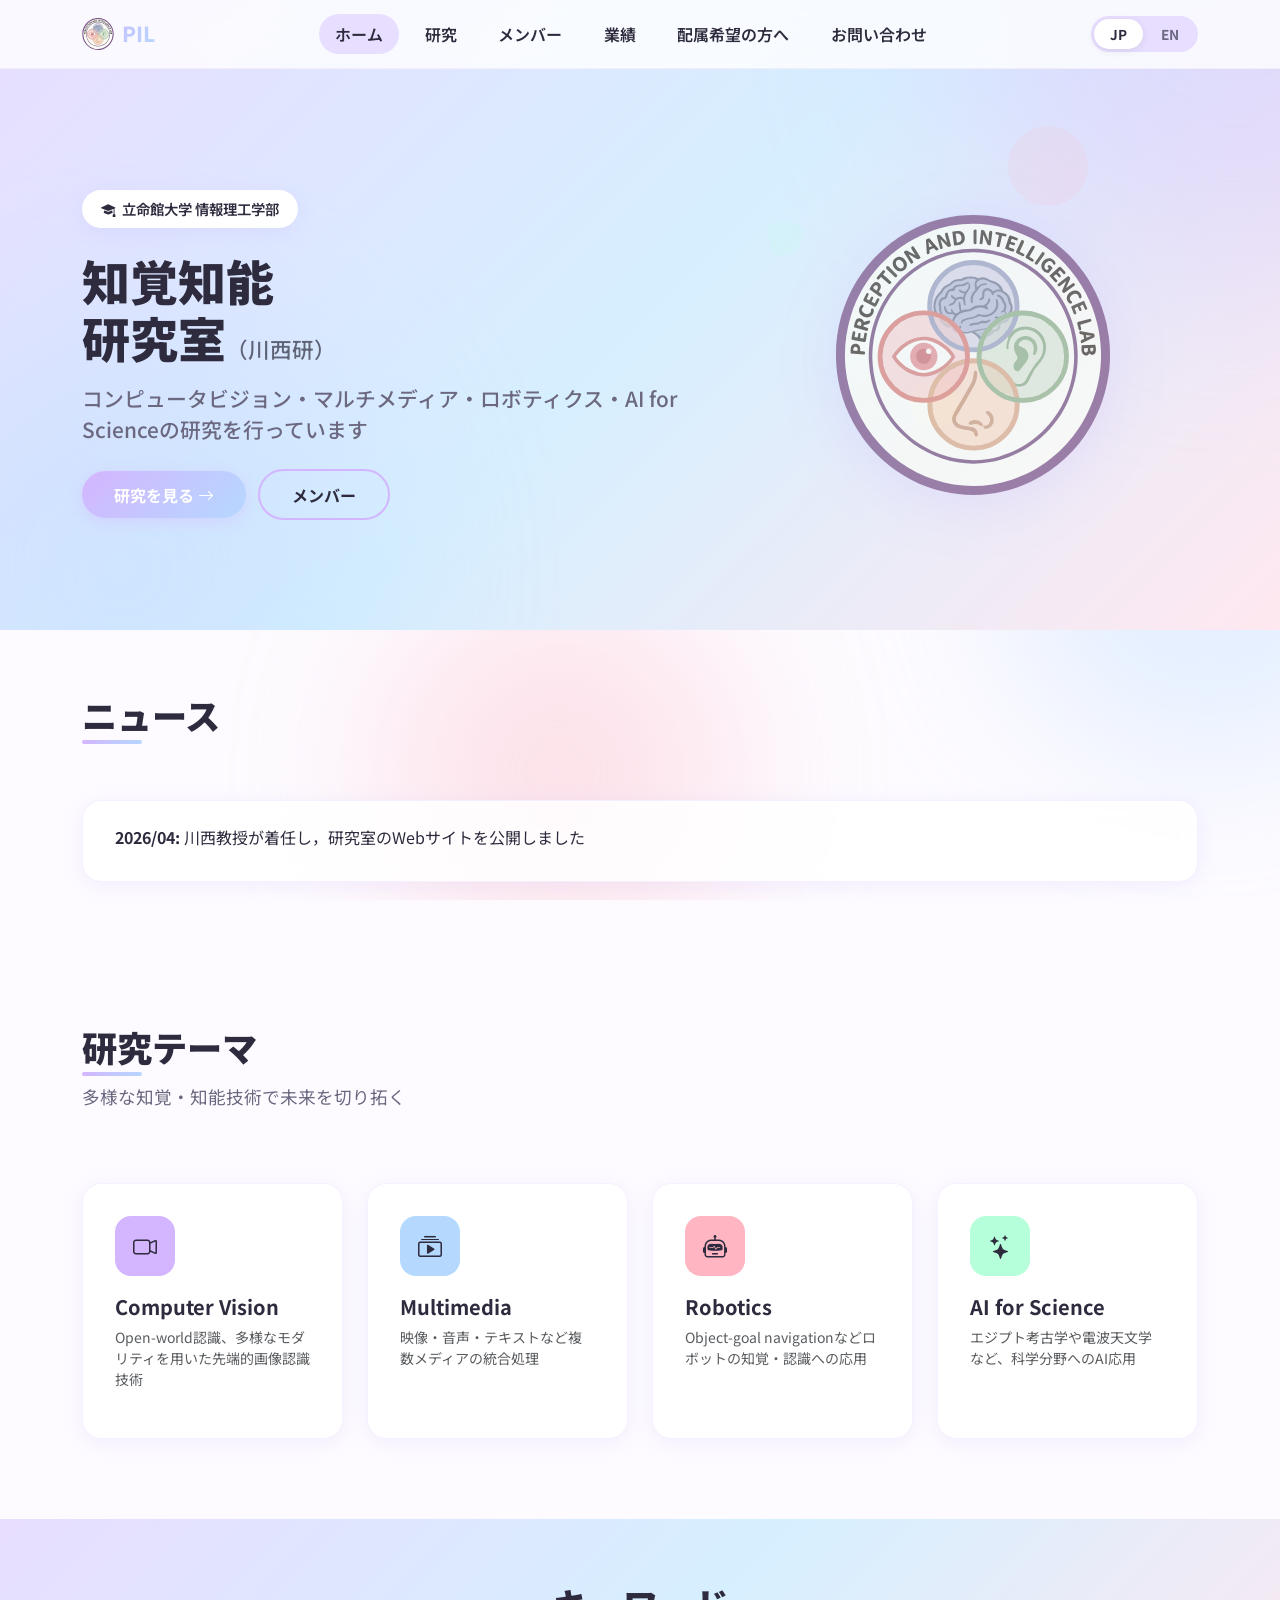
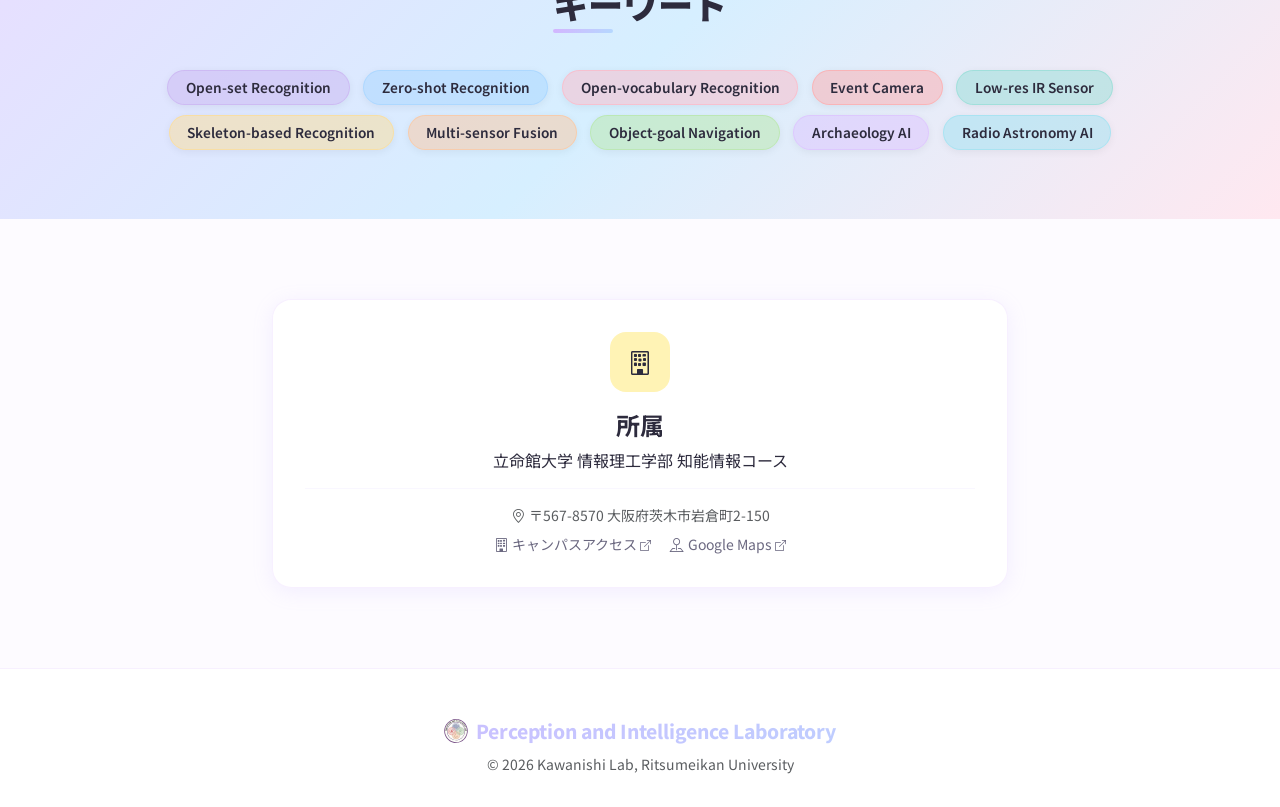
==== commit f4c17b2a: "SEO対策" ====
--- a/index.html
+++ b/index.html
@@ -12,12 +12,52 @@
   </script>
   <meta charset="UTF-8">
   <meta name="viewport" content="width=device-width, initial-scale=1.0">
-  <title>知覚知能研究室 - 立命館大学</title>
-  <meta name="description" content="立命館大学 情報理工学部 知覚知能研究室（川西研究室）- Computer Vision, Multimedia, Robotics, AI for Science">
+  <title data-ja="知覚知能研究室 - 立命館大学" data-en="Perception and Intelligence Lab - Ritsumeikan University">知覚知能研究室 - 立命館大学</title>
+  <meta name="description" content="立命館大学 情報理工学部 知覚知能研究室（川西研究室）- Computer Vision, Multimedia, Robotics, AI for Science" data-ja="立命館大学 情報理工学部 知覚知能研究室（川西研究室）- Computer Vision, Multimedia, Robotics, AI for Science" data-en="Perception and Intelligence Laboratory (Kawanishi Lab), Ritsumeikan University - Computer Vision, Multimedia, Robotics, AI for Science">
+  <meta name="keywords" content="知覚知能研究室, Perception and Intelligence Lab, PIL, Kawanishi Lab, 川西研究室, 立命館大学, Ritsumeikan University, Computer Vision, Multimedia, Robotics, AI for Science, Open-world Recognition, Multi-modal Recognition">
+  <link rel="canonical" href="https://www.pil.ise.ritsumei.ac.jp/">
+  <!-- Open Graph -->
+  <meta property="og:title" content="知覚知能研究室 - Perception and Intelligence Lab">
+  <meta property="og:description" content="Perception and Intelligence Laboratory (Kawanishi Lab), Ritsumeikan University. Research on Computer Vision, Multimedia, Robotics, and AI for Science.">
+  <meta property="og:url" content="https://www.pil.ise.ritsumei.ac.jp/">
+  <meta property="og:type" content="website">
+  <meta property="og:site_name" content="Perception and Intelligence Laboratory">
+  <meta property="og:locale" content="ja_JP">
+  <meta property="og:locale:alternate" content="en_US">
   <link href="https://cdn.jsdelivr.net/npm/bootstrap@5.3.3/dist/css/bootstrap.min.css" rel="stylesheet">
   <link href="https://cdn.jsdelivr.net/npm/bootstrap-icons@1.11.3/font/bootstrap-icons.css" rel="stylesheet">
   <link href="https://fonts.googleapis.com/css2?family=Inter:wght@400;500;600;700;800;900&family=Noto+Sans+JP:wght@400;500;600;700;800;900&display=swap" rel="stylesheet">
   <link href="css/style.css" rel="stylesheet">
+  <!-- Structured Data -->
+  <script type="application/ld+json">
+  {
+    "@context": "https://schema.org",
+    "@type": "ResearchOrganization",
+    "name": "Perception and Intelligence Laboratory",
+    "alternateName": ["知覚知能研究室", "川西研究室", "Kawanishi Lab", "PIL"],
+    "url": "https://www.pil.ise.ritsumei.ac.jp/",
+    "parentOrganization": {
+      "@type": "CollegeOrUniversity",
+      "name": "Ritsumeikan University",
+      "alternateName": "立命館大学",
+      "url": "https://www.ritsumei.ac.jp/"
+    },
+    "department": {
+      "@type": "Organization",
+      "name": "College of Information Science and Engineering",
+      "alternateName": "情報理工学部"
+    },
+    "address": {
+      "@type": "PostalAddress",
+      "streetAddress": "2-150 Iwakura-cho",
+      "addressLocality": "Ibaraki",
+      "addressRegion": "Osaka",
+      "postalCode": "567-8570",
+      "addressCountry": "JP"
+    },
+    "knowsAbout": ["Computer Vision", "Multimedia", "Robotics", "AI for Science", "Open-world Recognition", "Multi-modal Recognition", "Pattern Recognition"]
+  }
+  </script>
 </head>
 <body>
 
--- a/css/style.css
+++ b/css/style.css
@@ -147,6 +147,7 @@
   align-items: center;
   position: relative;
   overflow: hidden;
+  padding-top: 80px;
 }
 
 .hero-section::before {
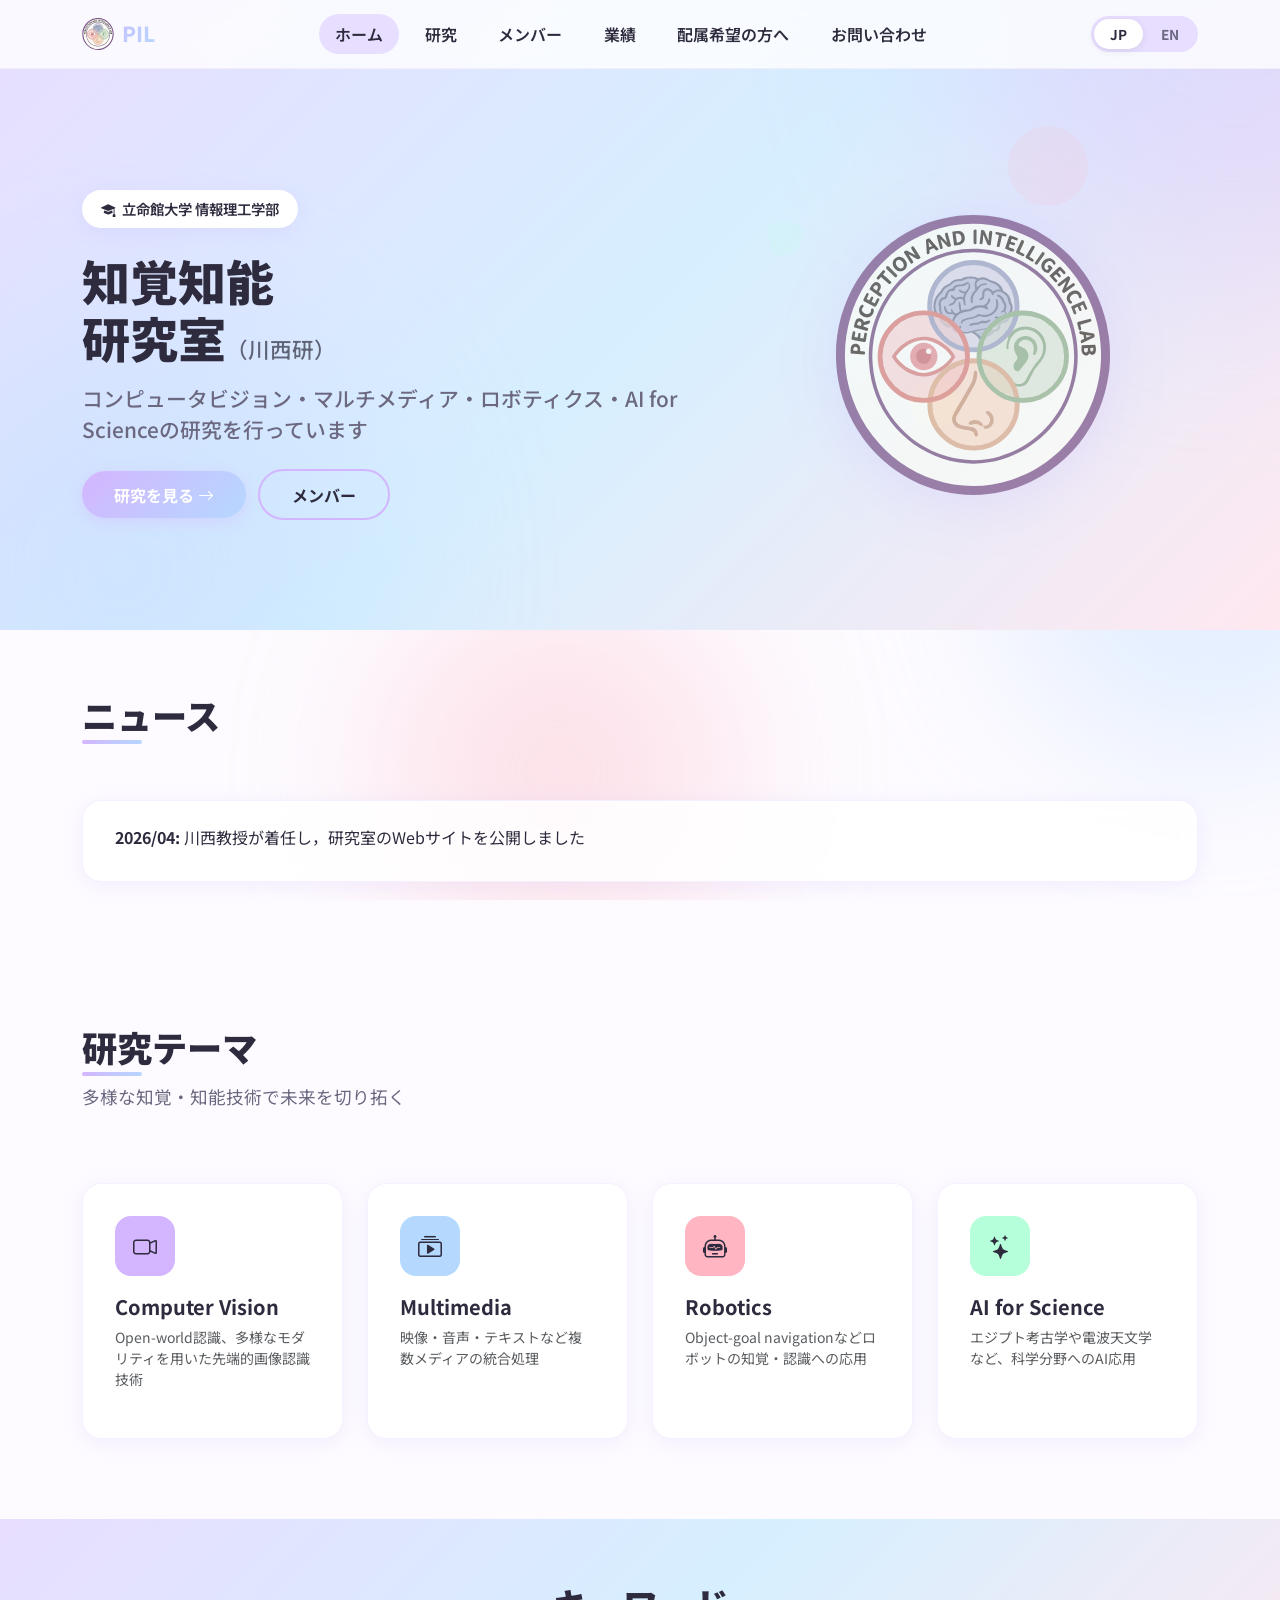
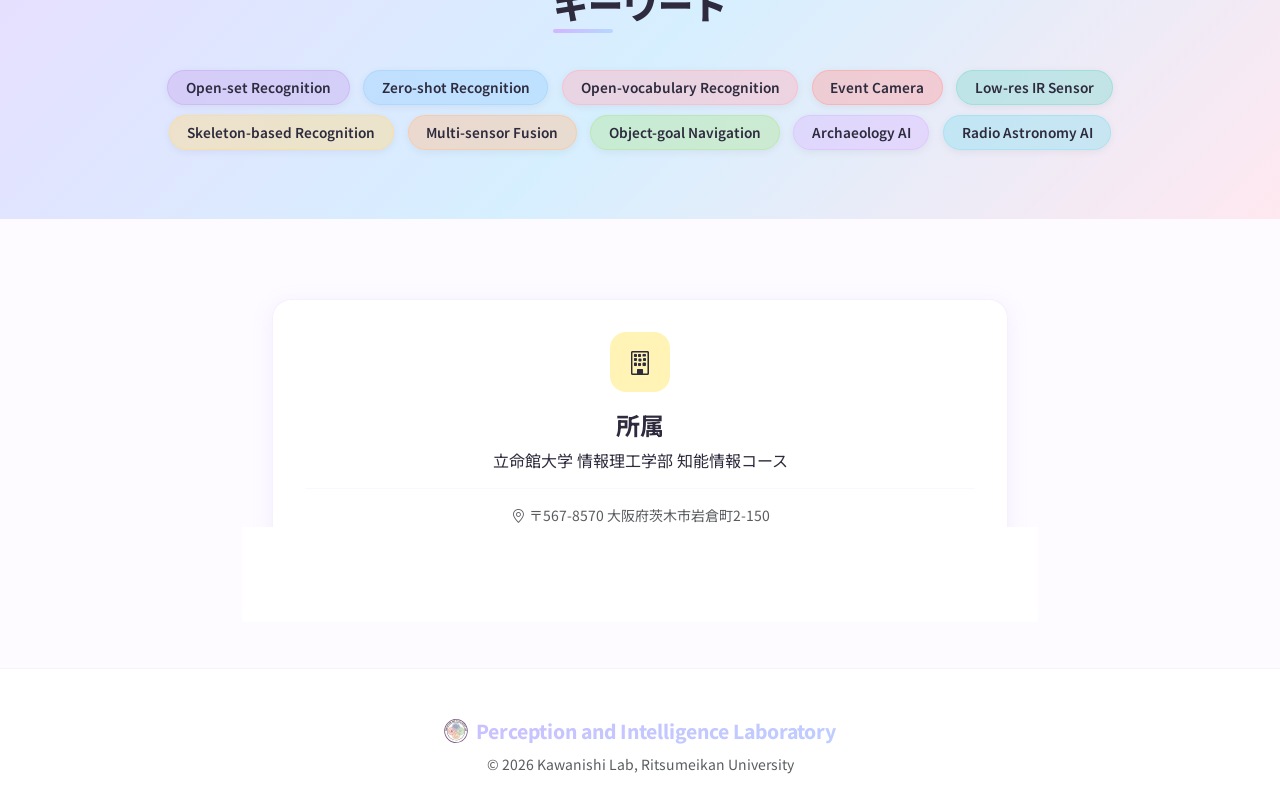
==== commit 7c7ea3ce: "edit" ====
--- a/index.html
+++ b/index.html
@@ -1,15 +1,6 @@
 <!DOCTYPE html>
 <html lang="ja">
   <head>
-  <!-- Google tag (gtag.js) -->
-  <script async src="https://www.googletagmanager.com/gtag/js?id=G-3G09NXXC9T"></script>
-  <script>
-    window.dataLayer = window.dataLayer || [];
-    function gtag(){dataLayer.push(arguments);}
-    gtag('js', new Date());
-  
-    gtag('config', 'G-3G09NXXC9T');
-  </script>
   <meta charset="UTF-8">
   <meta name="viewport" content="width=device-width, initial-scale=1.0">
   <title data-ja="知覚知能研究室 - 立命館大学" data-en="Perception and Intelligence Lab - Ritsumeikan University">知覚知能研究室 - 立命館大学</title>
@@ -22,8 +13,24 @@
   <meta property="og:url" content="https://www.pil.ise.ritsumei.ac.jp/">
   <meta property="og:type" content="website">
   <meta property="og:site_name" content="Perception and Intelligence Laboratory">
+  <meta property="og:image" content="https://www.pil.ise.ritsumei.ac.jp/img/og-image.png">
+  <meta property="og:image:width" content="1200">
+  <meta property="og:image:height" content="630">
   <meta property="og:locale" content="ja_JP">
   <meta property="og:locale:alternate" content="en_US">
+  <meta name="twitter:card" content="summary_large_image">
+  <meta name="twitter:title" content="知覚知能研究室 - Perception and Intelligence Lab">
+  <meta name="twitter:description" content="Perception and Intelligence Laboratory (Kawanishi Lab), Ritsumeikan University. Computer Vision, Multimedia, Robotics, AI for Science.">
+  <meta name="twitter:image" content="https://www.pil.ise.ritsumei.ac.jp/img/og-image.png">
+  <!-- Google tag (gtag.js) -->
+  <script async src="https://www.googletagmanager.com/gtag/js?id=G-3G09NXXC9T"></script>
+  <script>
+    window.dataLayer = window.dataLayer || [];
+    function gtag(){dataLayer.push(arguments);}
+    gtag('js', new Date());
+
+    gtag('config', 'G-3G09NXXC9T');
+  </script>
   <link href="https://cdn.jsdelivr.net/npm/bootstrap@5.3.3/dist/css/bootstrap.min.css" rel="stylesheet">
   <link href="https://cdn.jsdelivr.net/npm/bootstrap-icons@1.11.3/font/bootstrap-icons.css" rel="stylesheet">
   <link href="https://fonts.googleapis.com/css2?family=Inter:wght@400;500;600;700;800;900&family=Noto+Sans+JP:wght@400;500;600;700;800;900&display=swap" rel="stylesheet">
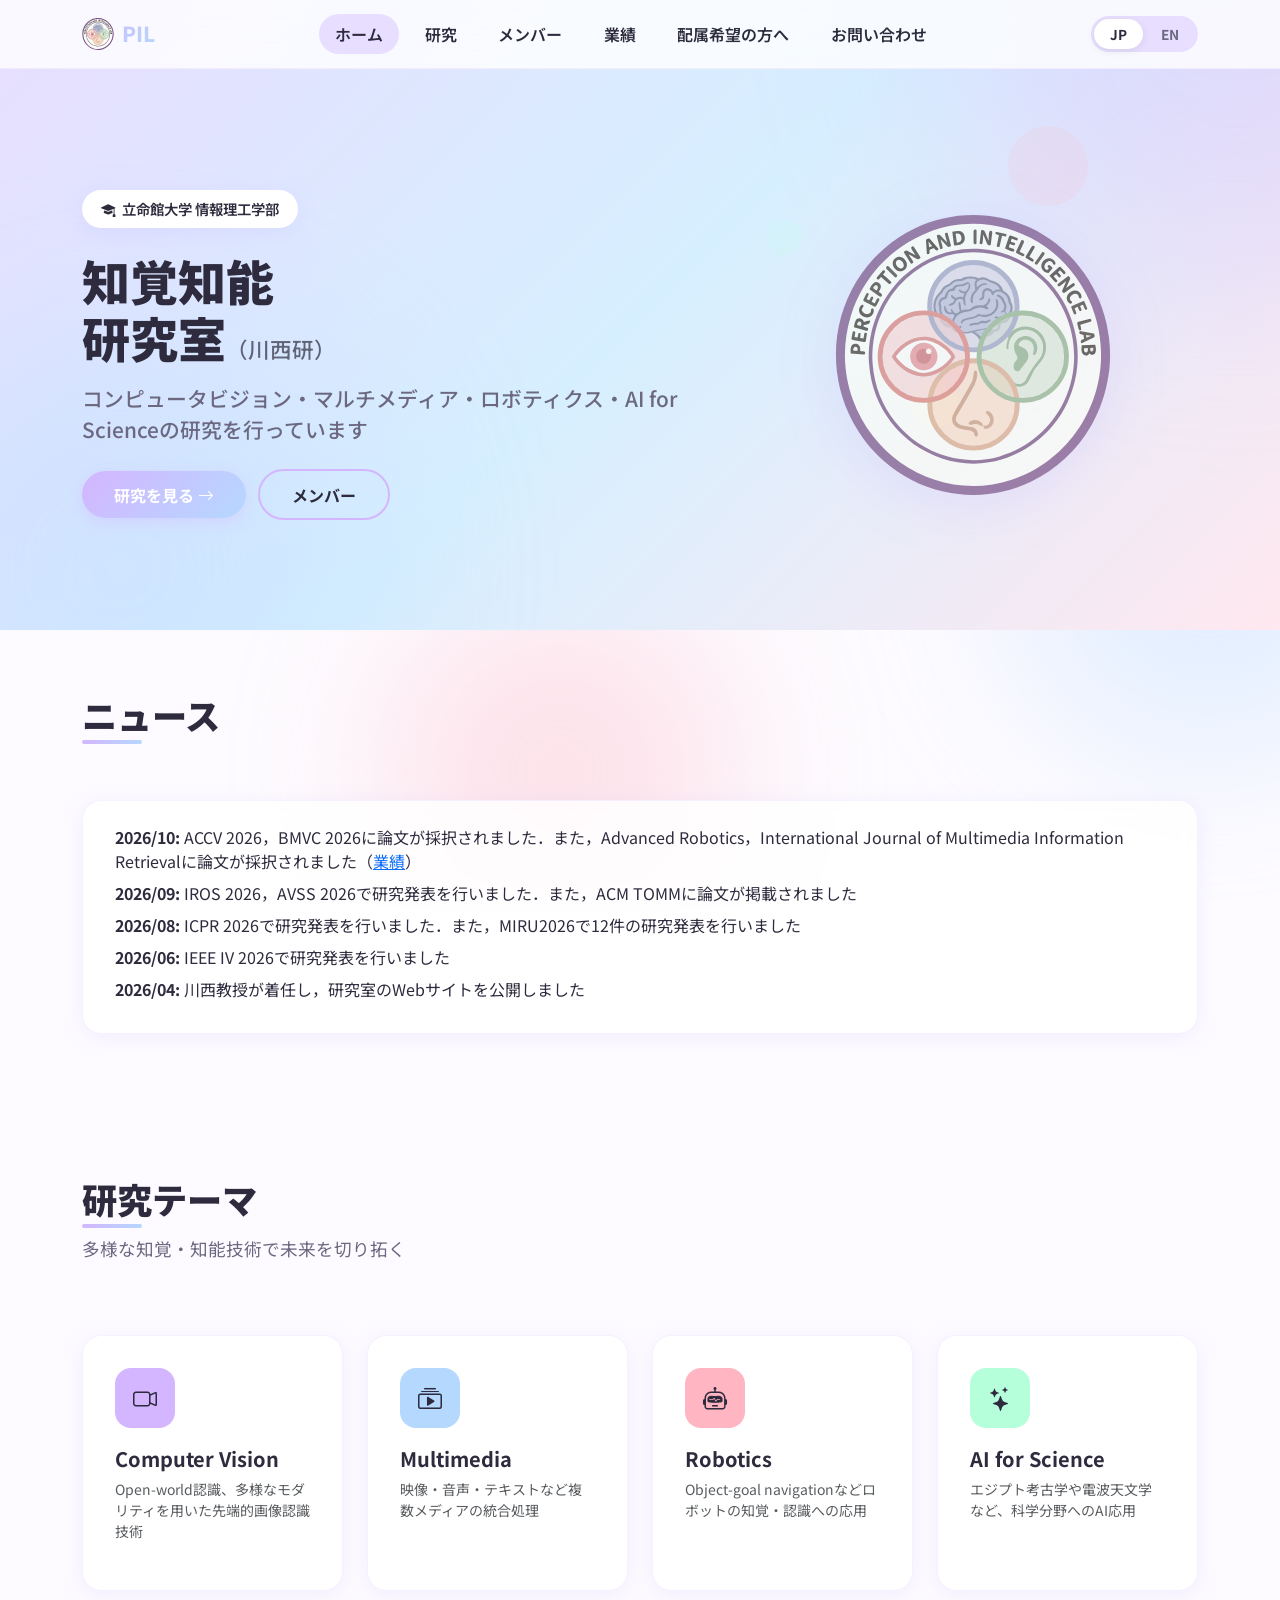
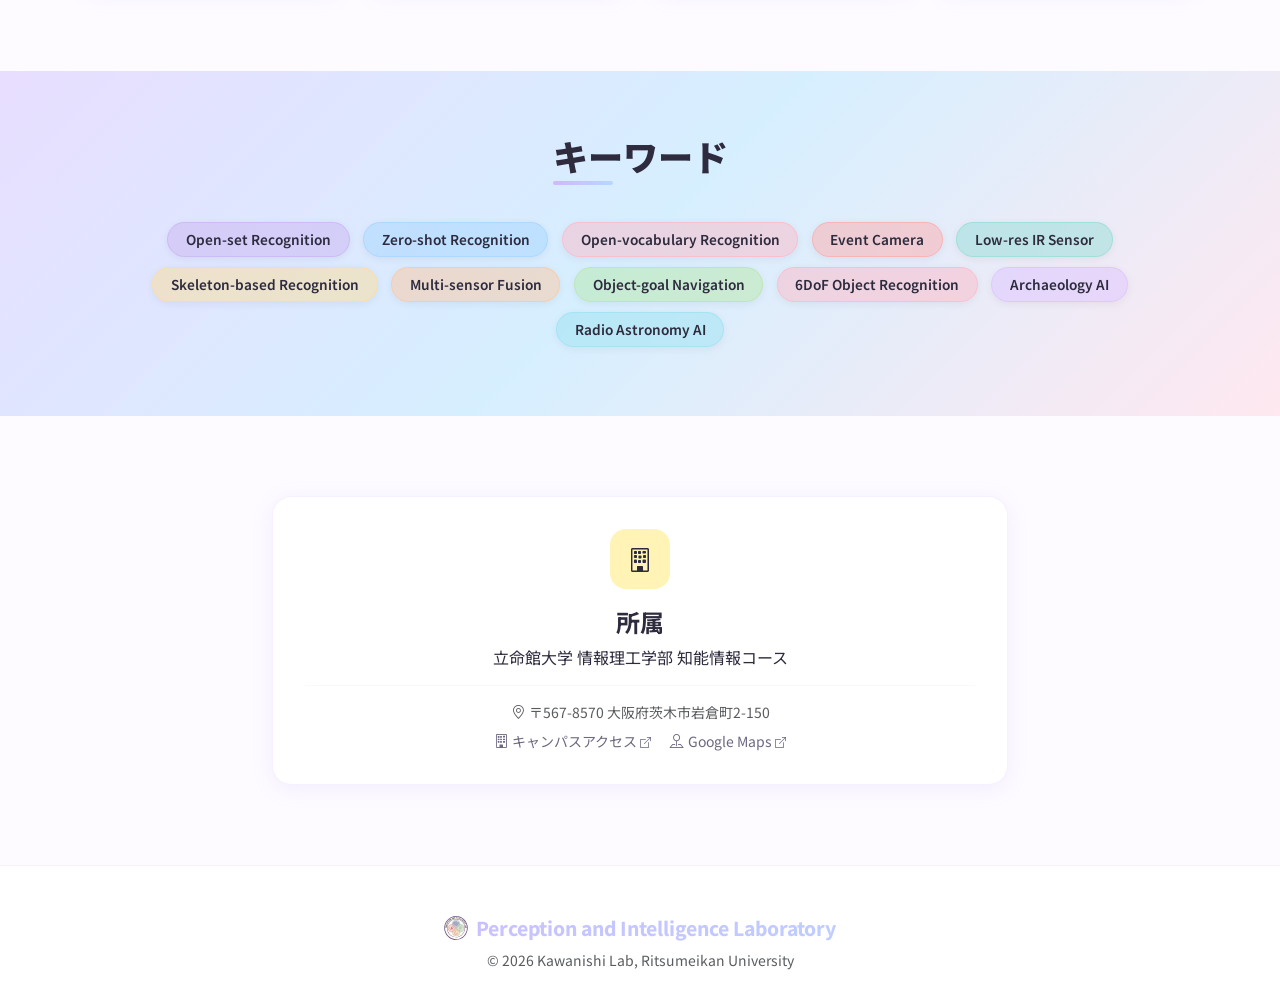
==== commit c589d856: "2026年の業績とニュースを更新" ====
--- a/index.html
+++ b/index.html
@@ -7,6 +7,8 @@
   <meta name="description" content="立命館大学 情報理工学部 知覚知能研究室（川西研究室）- Computer Vision, Multimedia, Robotics, AI for Science" data-ja="立命館大学 情報理工学部 知覚知能研究室（川西研究室）- Computer Vision, Multimedia, Robotics, AI for Science" data-en="Perception and Intelligence Laboratory (Kawanishi Lab), Ritsumeikan University - Computer Vision, Multimedia, Robotics, AI for Science">
   <meta name="keywords" content="知覚知能研究室, Perception and Intelligence Lab, PIL, Kawanishi Lab, 川西研究室, 立命館大学, Ritsumeikan University, Computer Vision, Multimedia, Robotics, AI for Science, Open-world Recognition, Multi-modal Recognition">
   <link rel="canonical" href="https://www.pil.ise.ritsumei.ac.jp/">
+  <link rel="alternate" hreflang="ja" href="https://www.pil.ise.ritsumei.ac.jp/">
+  <link rel="alternate" hreflang="en" href="https://www.pil.ise.ritsumei.ac.jp/en/">
   <!-- Open Graph -->
   <meta property="og:title" content="知覚知能研究室 - Perception and Intelligence Lab">
   <meta property="og:description" content="Perception and Intelligence Laboratory (Kawanishi Lab), Ritsumeikan University. Research on Computer Vision, Multimedia, Robotics, and AI for Science.">
@@ -95,7 +97,7 @@
         </ul>
         <div class="lang-toggle">
           <button class="btn active" data-lang="ja">JP</button>
-          <button class="btn" data-lang="en">EN</button>
+          <button class="btn" data-lang="en" onclick="window.location.href='en/index.html'">EN</button>
         </div>
       </div>
     </div>
@@ -154,9 +156,17 @@
       <p class="section-subtitle fade-in-up delay-1"></p>
       <div class="pop-card fade-in-up delay-2" style="padding: 1.5rem 2rem;">
         <ul class="list-unstyled mb-0" data-lang-ja>
+          <li class="mb-2"><strong>2026/10:</strong> ACCV 2026，BMVC 2026に論文が採択されました．また，Advanced Robotics，International Journal of Multimedia Information Retrievalに論文が採択されました（<a href="publications.html">業績</a>）</li>
+          <li class="mb-2"><strong>2026/09:</strong> IROS 2026，AVSS 2026で研究発表を行いました．また，ACM TOMMに論文が掲載されました</li>
+          <li class="mb-2"><strong>2026/08:</strong> ICPR 2026で研究発表を行いました．また，MIRU2026で12件の研究発表を行いました</li>
+          <li class="mb-2"><strong>2026/06:</strong> IEEE IV 2026で研究発表を行いました</li>
           <li class="mb-2"><strong>2026/04:</strong> 川西教授が着任し，研究室のWebサイトを公開しました</li>
         </ul>
         <ul class="list-unstyled mb-0" data-lang-en style="display:none">
+          <li class="mb-2"><strong>2026/10:</strong> Papers accepted to ACCV 2026 and BMVC 2026, and to Advanced Robotics and International Journal of Multimedia Information Retrieval (<a href="en/publications.html">Publications</a>)</li>
+          <li class="mb-2"><strong>2026/09:</strong> Presented papers at IROS 2026 and AVSS 2026; a paper was published in ACM TOMM</li>
+          <li class="mb-2"><strong>2026/08:</strong> Presented a paper at ICPR 2026 and 12 papers at MIRU2026</li>
+          <li class="mb-2"><strong>2026/06:</strong> Presented a paper at IEEE IV 2026</li>
           <li class="mb-2"><strong>2026/04:</strong> Prof. Kawanishi joined Ritsumeikan University and the lab website was launched</li>
         </ul>
       </div>
@@ -220,6 +230,7 @@
         <span class="keyword-tag kw-honey">Skeleton-based Recognition</span>
         <span class="keyword-tag kw-peach">Multi-sensor Fusion</span>
         <span class="keyword-tag kw-lime">Object-goal Navigation</span>
+        <span class="keyword-tag kw-rose">6DoF Object Recognition</span>
         <span class="keyword-tag kw-lilac">Archaeology AI</span>
         <span class="keyword-tag kw-aqua">Radio Astronomy AI</span>
       </div>
--- a/css/style.css
+++ b/css/style.css
@@ -316,6 +316,9 @@
 
 .pub-type-tag.type-conference { color: #6a6a8a; border-color: #9a9abd; }
 .pub-type-tag.type-journal    { color: #6a7a6a; border-color: #8ab08a; }
+.pub-type-tag.type-preprint   { color: #8a6a7a; border-color: #bd9aad; }
+.pub-type-tag.type-domestic   { color: #8a7a5a; border-color: #c9b07a; }
+.pub-type-tag.type-article    { color: #5a7a8a; border-color: #8ab0c0; }
 
 /* Keyword Tag - frosted glass with individual tint */
 .keyword-tag {
@@ -368,6 +371,82 @@
 .topic-card.border-blue   { border-left-color: var(--pastel-blue); }
 .topic-card.border-pink   { border-left-color: var(--pastel-pink); }
 .topic-card.border-mint   { border-left-color: var(--pastel-mint); }
+
+/* Research Paper Cards (Graphical Abstract) */
+.paper-cards {
+  display: grid;
+  grid-template-columns: repeat(auto-fill, minmax(240px, 1fr));
+  gap: 1.2rem;
+  margin-top: 1.5rem;
+}
+
+.paper-card {
+  background: rgba(255,255,255,0.9);
+  border-radius: var(--border-radius-md);
+  overflow: hidden;
+  border: 1px solid rgba(212, 181, 255, 0.15);
+  transition: all 0.3s ease;
+}
+
+.paper-card:hover {
+  box-shadow: var(--card-hover-shadow);
+  transform: translateY(-4px);
+}
+
+.paper-card .paper-thumb {
+  width: 100%;
+  aspect-ratio: 16 / 9;
+  object-fit: cover;
+  background: linear-gradient(135deg, #f0ebff 0%, #e8f4ff 50%, #fff0f3 100%);
+  display: flex;
+  align-items: center;
+  justify-content: center;
+  color: #b2bec3;
+  font-size: 0.85rem;
+}
+
+.paper-card .paper-thumb img {
+  width: 100%;
+  height: 100%;
+  object-fit: cover;
+}
+
+.paper-card .paper-body {
+  padding: 1rem;
+}
+
+.paper-card .paper-title {
+  font-size: 0.82rem;
+  font-weight: 600;
+  color: var(--text-dark);
+  line-height: 1.4;
+  margin-bottom: 0.4rem;
+  display: -webkit-box;
+  -webkit-line-clamp: 3;
+  -webkit-box-orient: vertical;
+  overflow: hidden;
+}
+
+.paper-card .paper-authors {
+  font-size: 0.72rem;
+  color: var(--text-muted);
+  margin-bottom: 0.25rem;
+}
+
+.paper-card .paper-venue {
+  font-size: 0.72rem;
+  color: var(--text-muted);
+  margin-bottom: 0;
+  font-style: italic;
+}
+a.paper-card-link {
+  text-decoration: none;
+  color: inherit;
+  display: block;
+}
+a.paper-card-link .paper-card {
+  cursor: pointer;
+}
 
 /* Publication List */
 .pub-item {
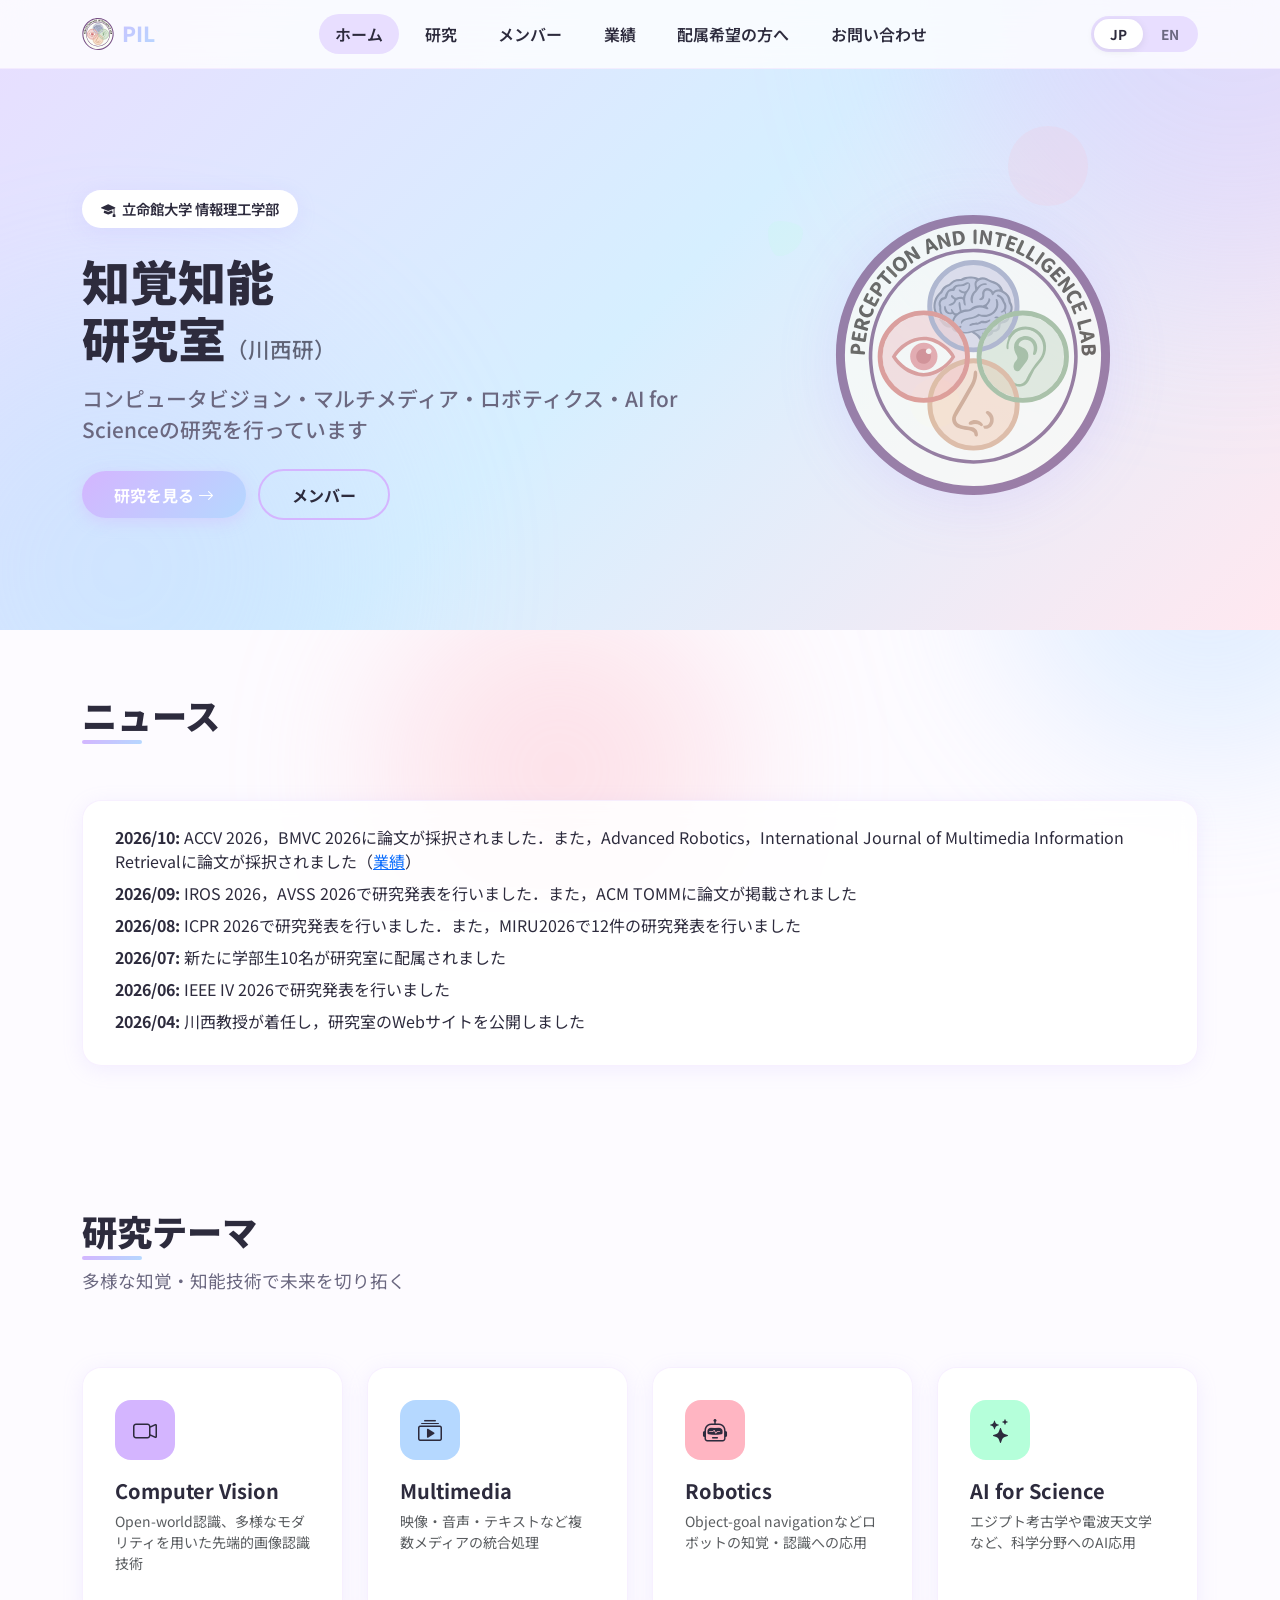
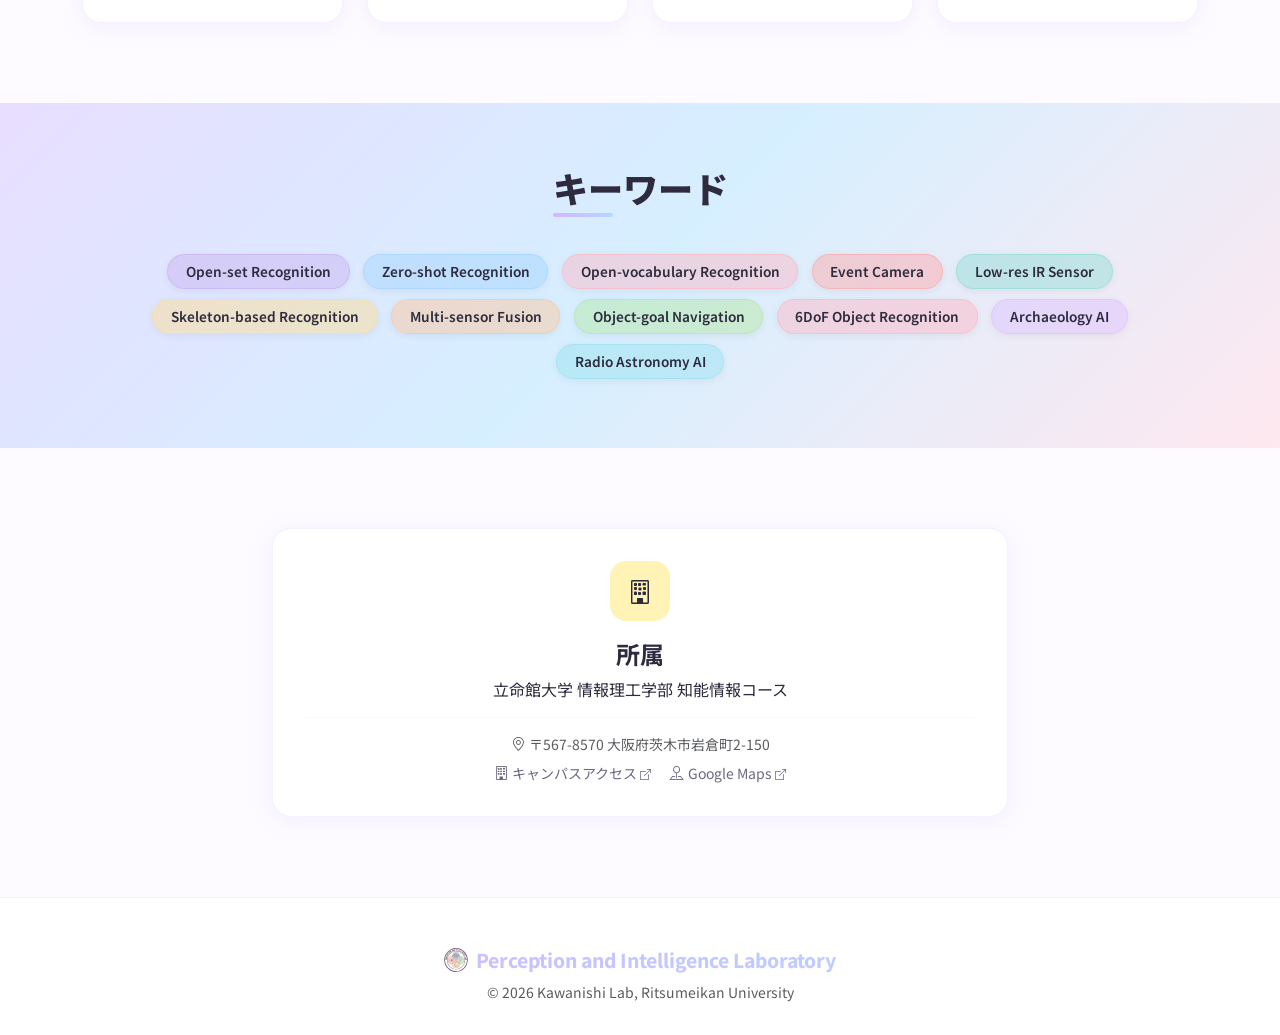
==== commit 8be87f97: "ニュースを更新" ====
--- a/index.html
+++ b/index.html
@@ -159,6 +159,7 @@
           <li class="mb-2"><strong>2026/10:</strong> ACCV 2026，BMVC 2026に論文が採択されました．また，Advanced Robotics，International Journal of Multimedia Information Retrievalに論文が採択されました（<a href="publications.html">業績</a>）</li>
           <li class="mb-2"><strong>2026/09:</strong> IROS 2026，AVSS 2026で研究発表を行いました．また，ACM TOMMに論文が掲載されました</li>
           <li class="mb-2"><strong>2026/08:</strong> ICPR 2026で研究発表を行いました．また，MIRU2026で12件の研究発表を行いました</li>
+          <li class="mb-2"><strong>2026/07:</strong> 新たに学部生10名が研究室に配属されました</li>
           <li class="mb-2"><strong>2026/06:</strong> IEEE IV 2026で研究発表を行いました</li>
           <li class="mb-2"><strong>2026/04:</strong> 川西教授が着任し，研究室のWebサイトを公開しました</li>
         </ul>
@@ -166,6 +167,7 @@
           <li class="mb-2"><strong>2026/10:</strong> Papers accepted to ACCV 2026 and BMVC 2026, and to Advanced Robotics and International Journal of Multimedia Information Retrieval (<a href="en/publications.html">Publications</a>)</li>
           <li class="mb-2"><strong>2026/09:</strong> Presented papers at IROS 2026 and AVSS 2026; a paper was published in ACM TOMM</li>
           <li class="mb-2"><strong>2026/08:</strong> Presented a paper at ICPR 2026 and 12 papers at MIRU2026</li>
+          <li class="mb-2"><strong>2026/07:</strong> Ten new undergraduate students joined the lab</li>
           <li class="mb-2"><strong>2026/06:</strong> Presented a paper at IEEE IV 2026</li>
           <li class="mb-2"><strong>2026/04:</strong> Prof. Kawanishi joined Ritsumeikan University and the lab website was launched</li>
         </ul>
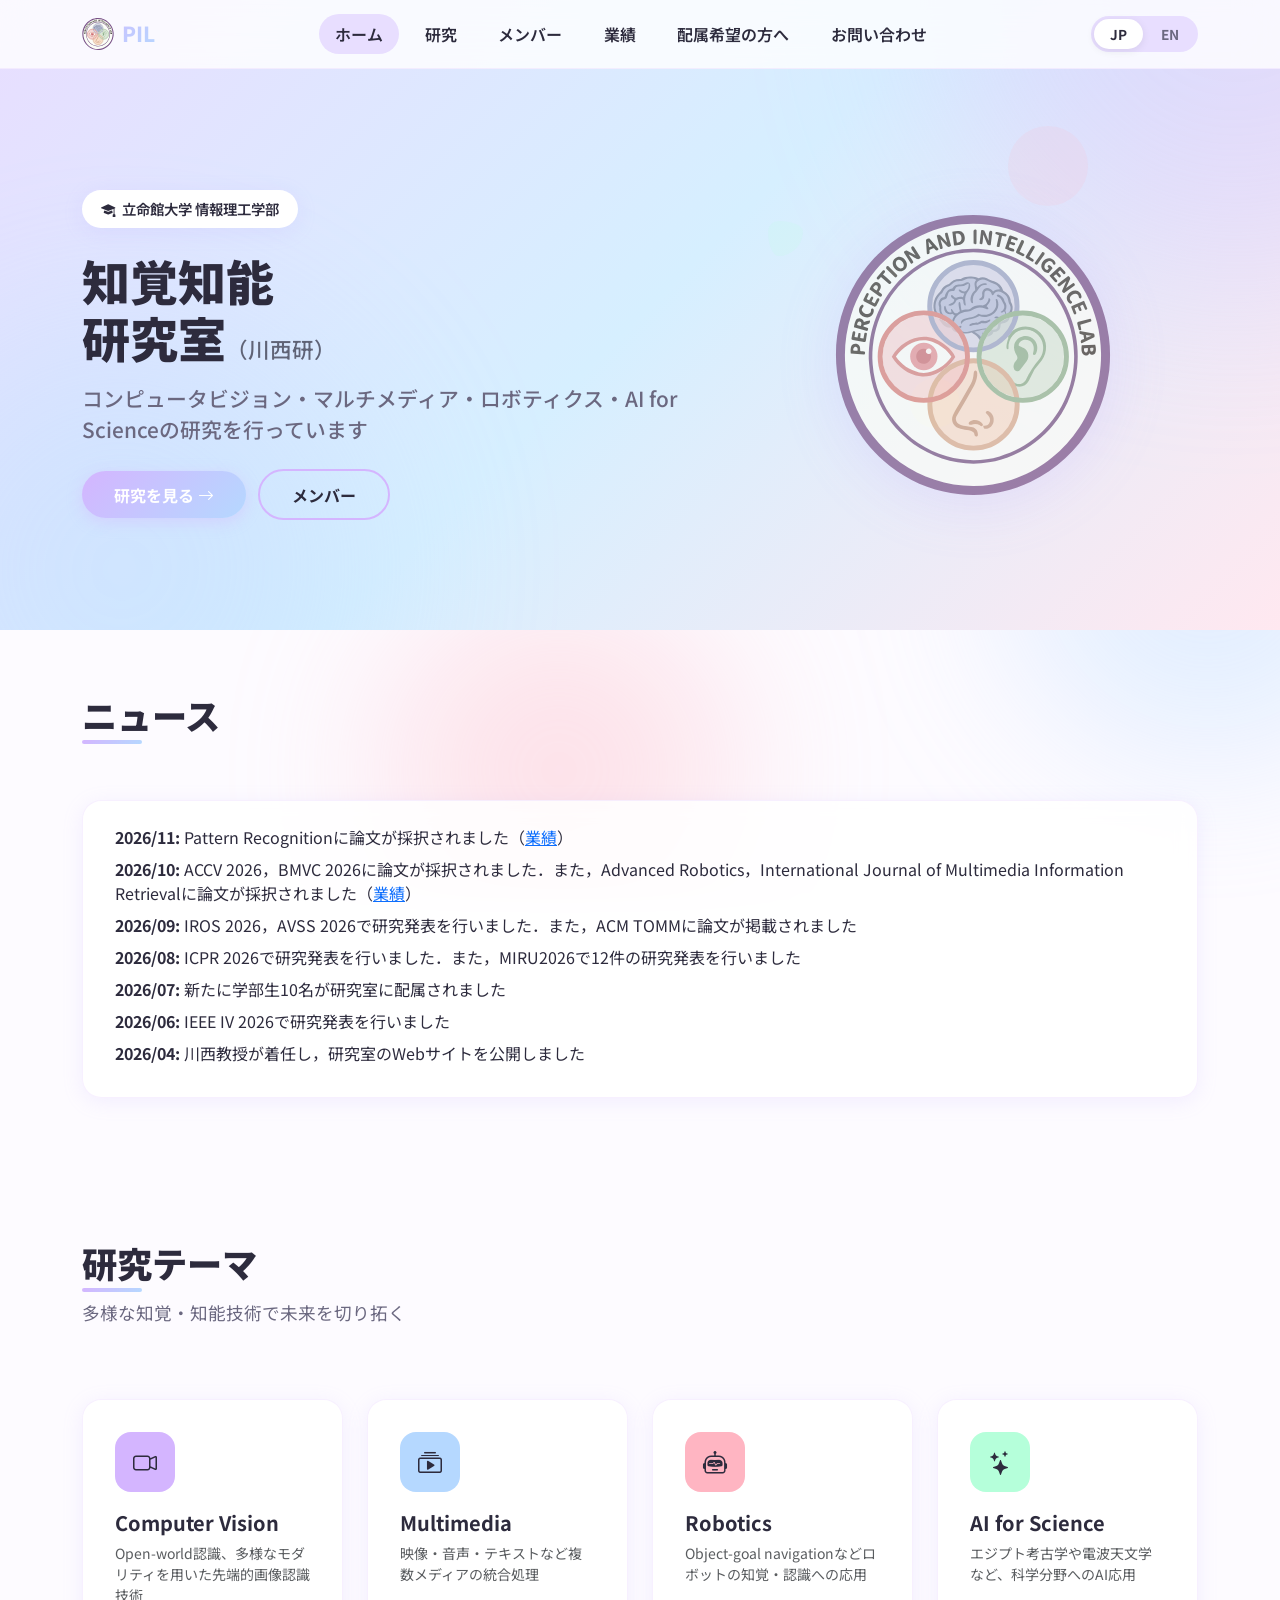
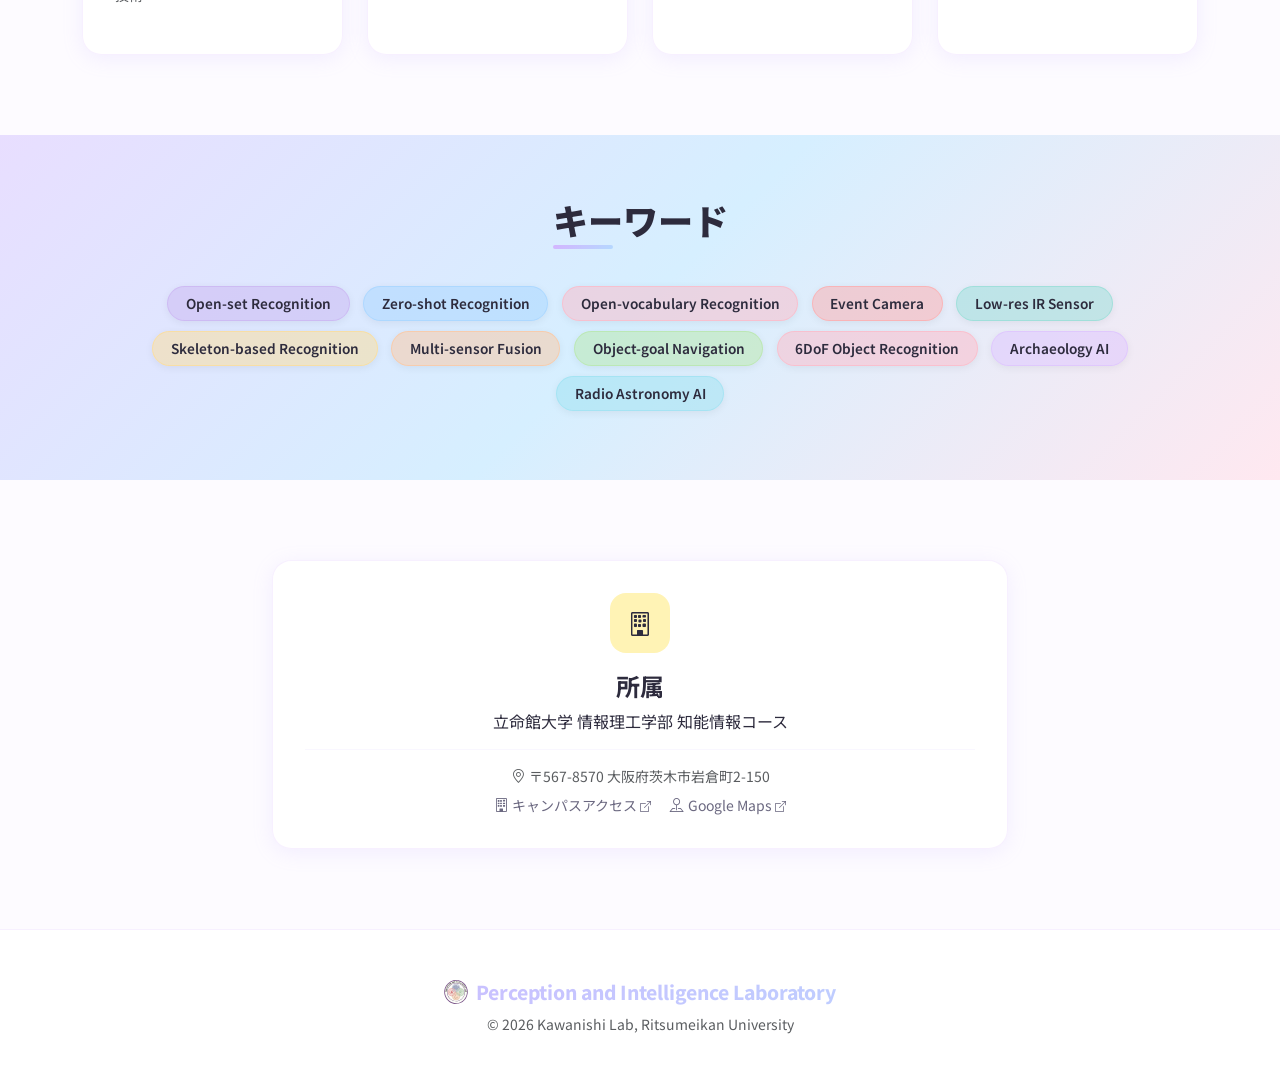
==== commit b66210a6: "Pattern Recognition採択論文を業績とニュースに追加 Co-Authored-By: Claude Opus 5.5 <noreply@anthropic.com>" ====
--- a/index.html
+++ b/index.html
@@ -156,6 +156,7 @@
       <p class="section-subtitle fade-in-up delay-1"></p>
       <div class="pop-card fade-in-up delay-2" style="padding: 1.5rem 2rem;">
         <ul class="list-unstyled mb-0" data-lang-ja>
+          <li class="mb-2"><strong>2026/11:</strong> Pattern Recognitionに論文が採択されました（<a href="publications.html">業績</a>）</li>
           <li class="mb-2"><strong>2026/10:</strong> ACCV 2026，BMVC 2026に論文が採択されました．また，Advanced Robotics，International Journal of Multimedia Information Retrievalに論文が採択されました（<a href="publications.html">業績</a>）</li>
           <li class="mb-2"><strong>2026/09:</strong> IROS 2026，AVSS 2026で研究発表を行いました．また，ACM TOMMに論文が掲載されました</li>
           <li class="mb-2"><strong>2026/08:</strong> ICPR 2026で研究発表を行いました．また，MIRU2026で12件の研究発表を行いました</li>
@@ -164,6 +165,7 @@
           <li class="mb-2"><strong>2026/04:</strong> 川西教授が着任し，研究室のWebサイトを公開しました</li>
         </ul>
         <ul class="list-unstyled mb-0" data-lang-en style="display:none">
+          <li class="mb-2"><strong>2026/11:</strong> A paper was accepted to Pattern Recognition (<a href="en/publications.html">Publications</a>)</li>
           <li class="mb-2"><strong>2026/10:</strong> Papers accepted to ACCV 2026 and BMVC 2026, and to Advanced Robotics and International Journal of Multimedia Information Retrieval (<a href="en/publications.html">Publications</a>)</li>
           <li class="mb-2"><strong>2026/09:</strong> Presented papers at IROS 2026 and AVSS 2026; a paper was published in ACM TOMM</li>
           <li class="mb-2"><strong>2026/08:</strong> Presented a paper at ICPR 2026 and 12 papers at MIRU2026</li>
